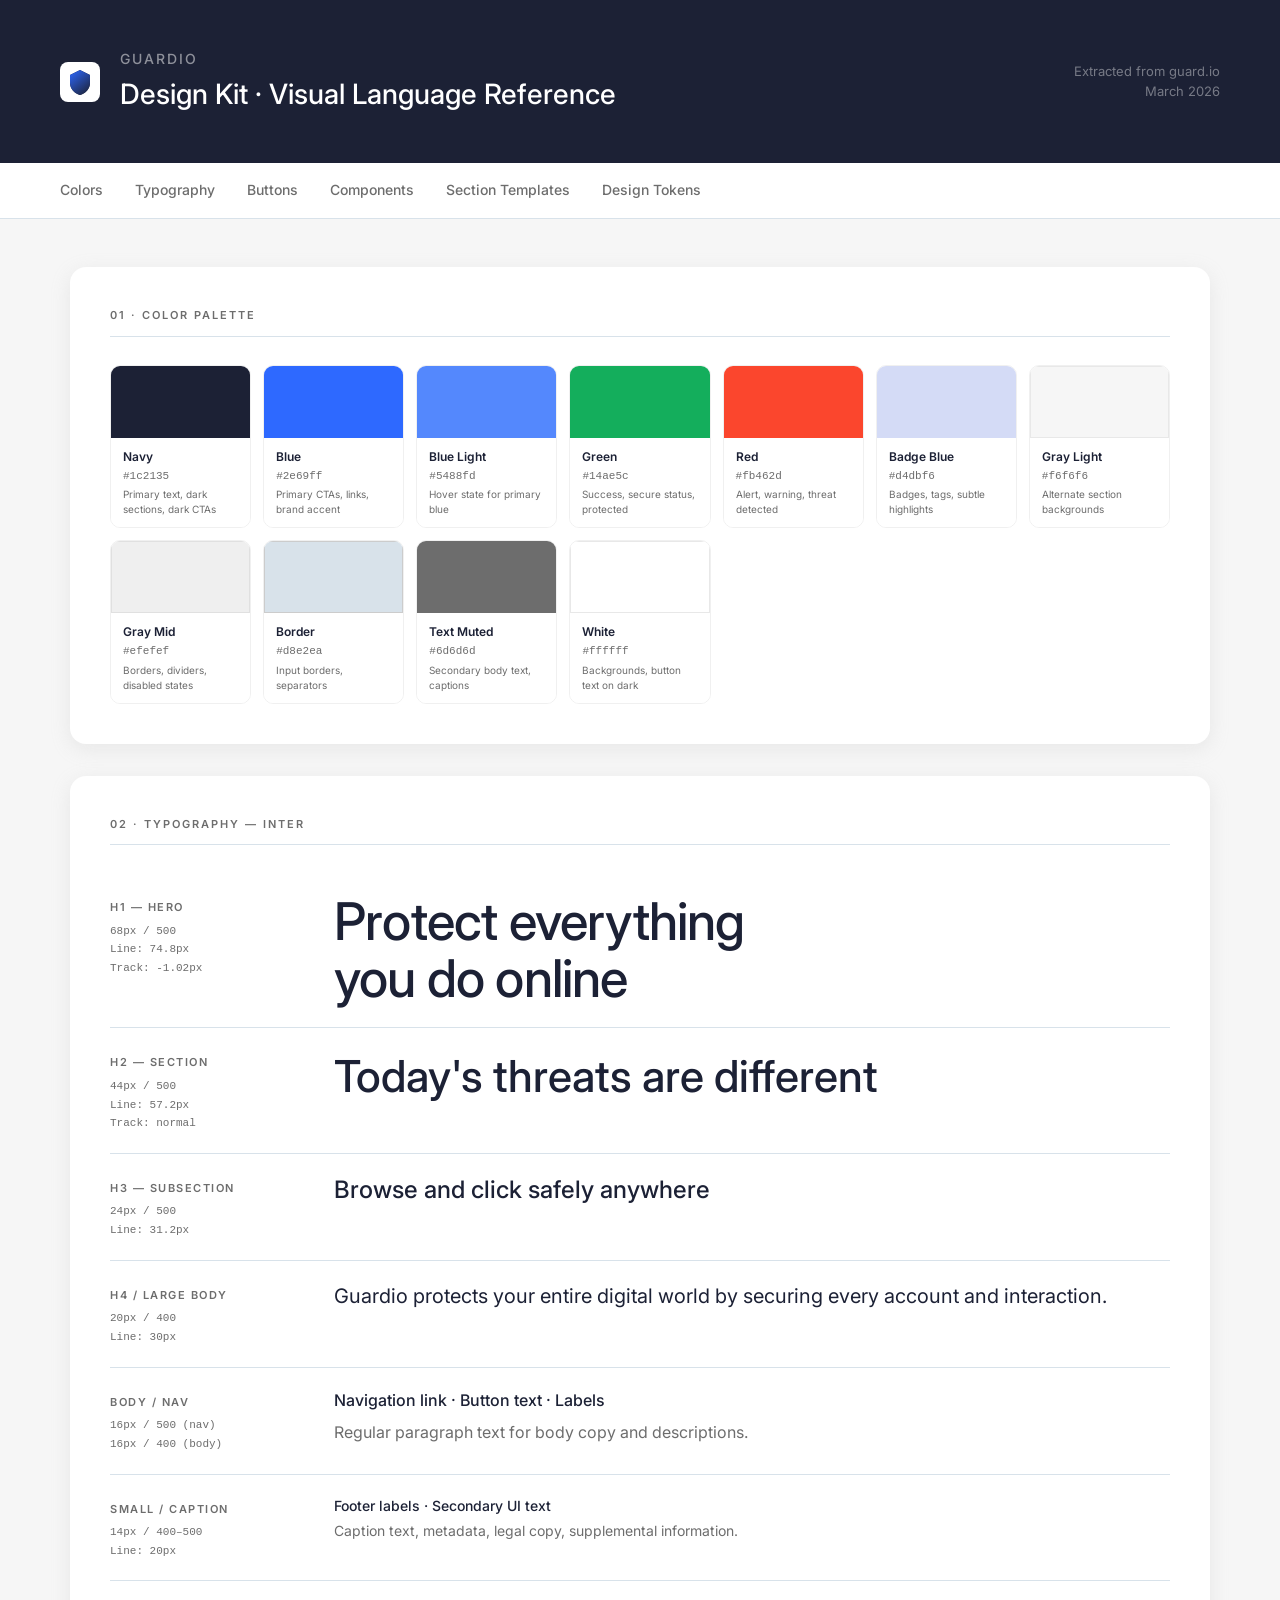
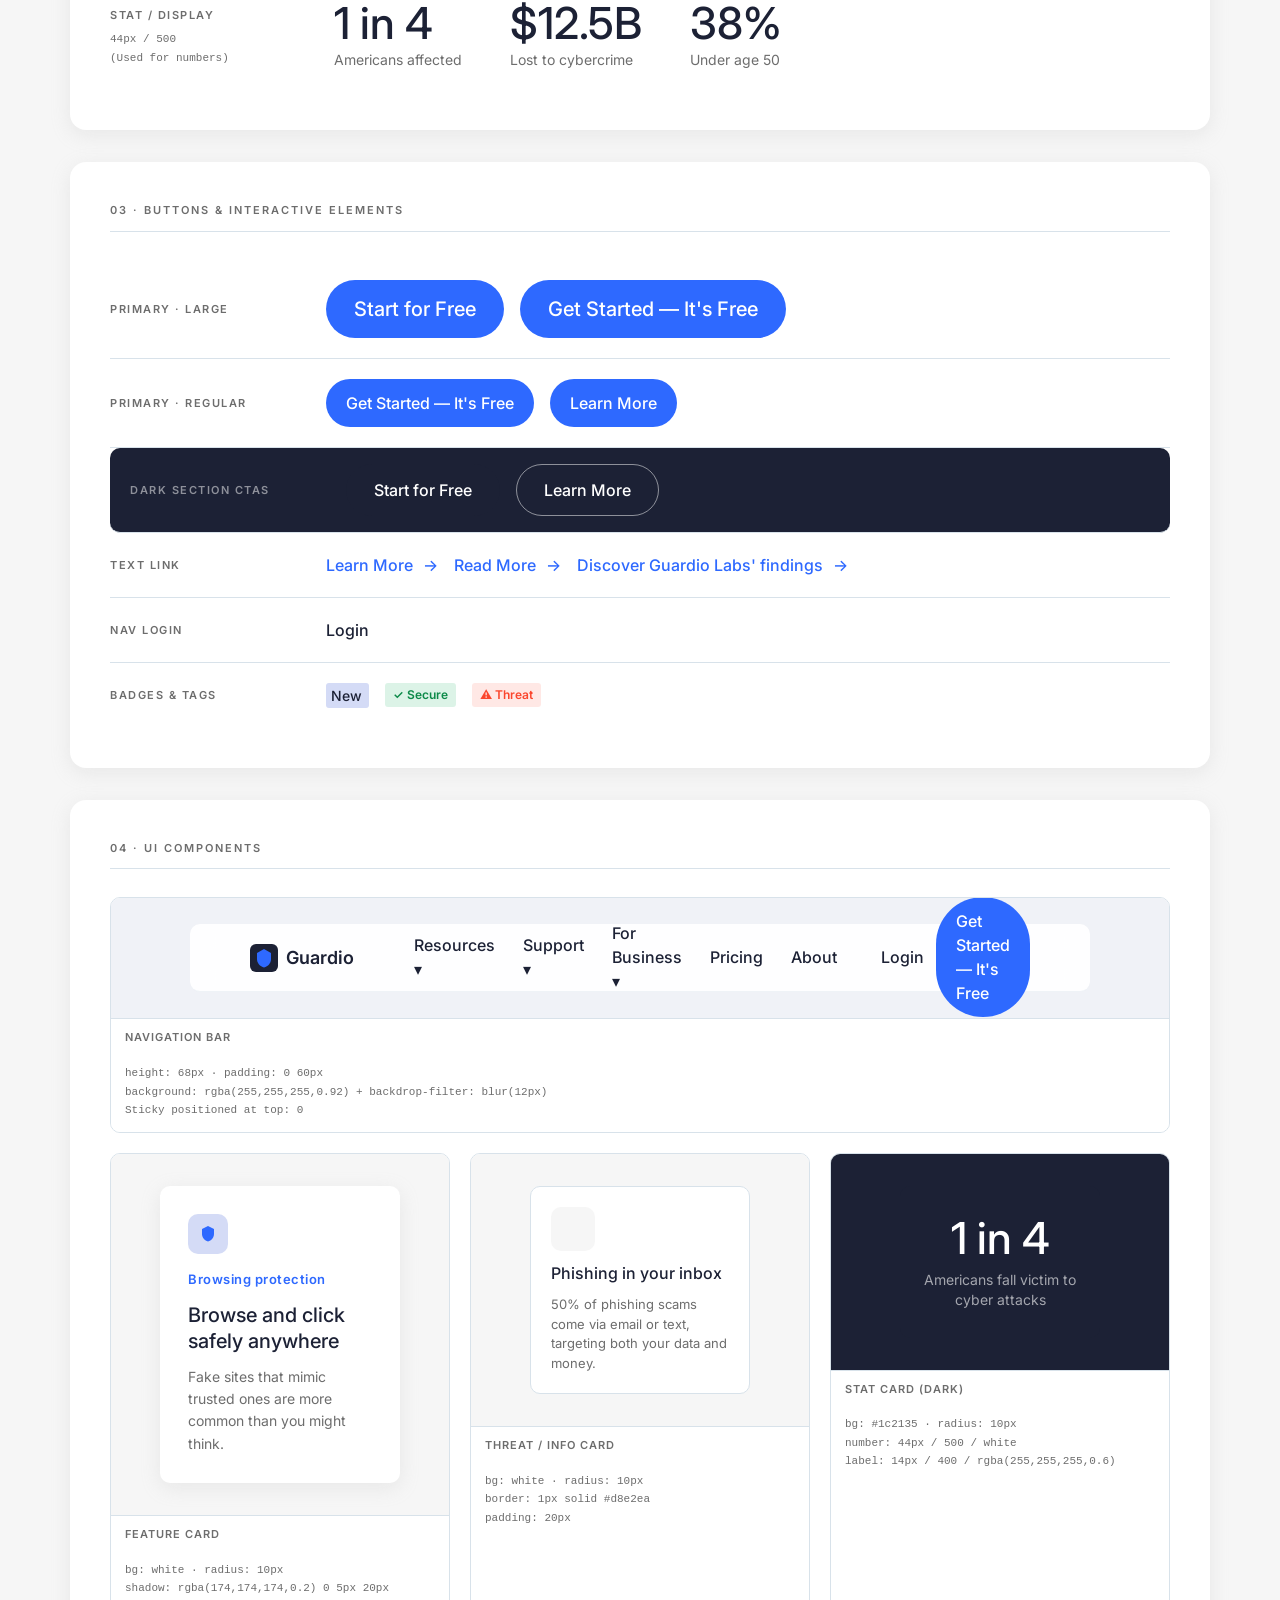
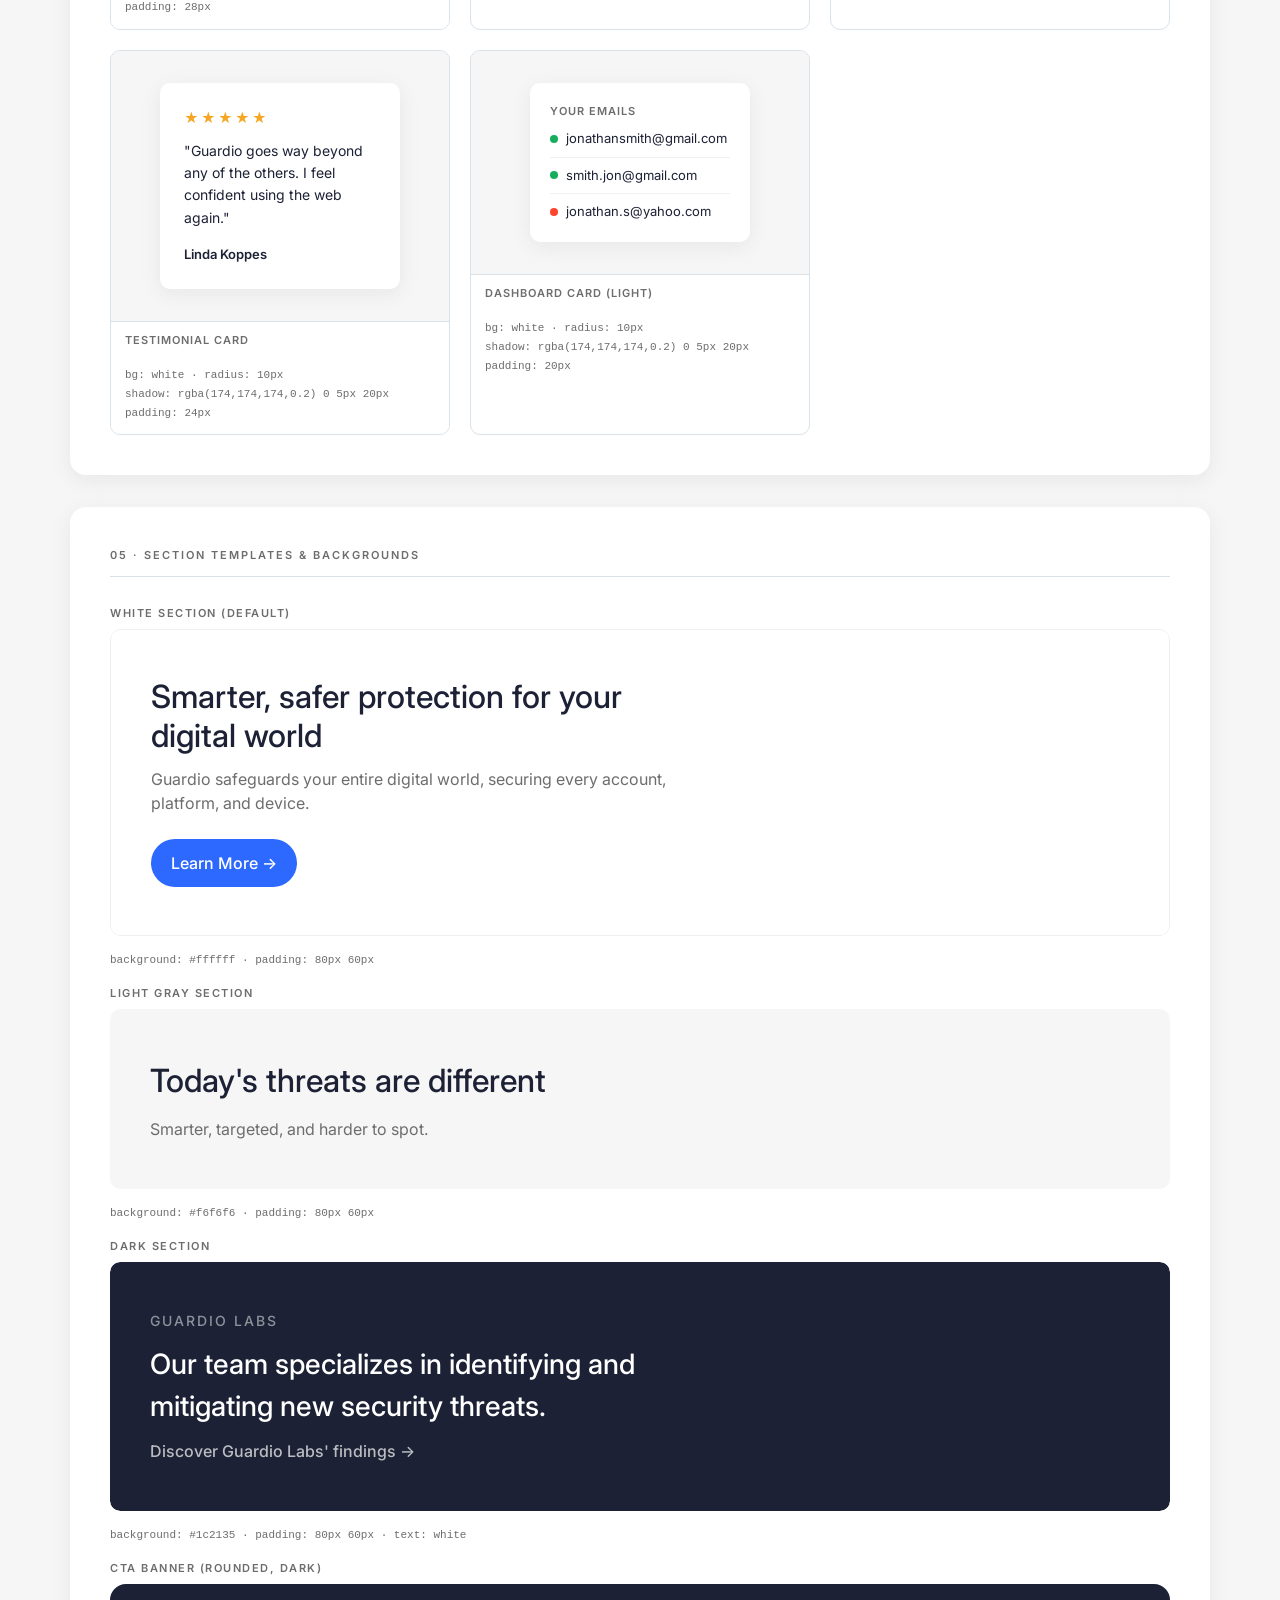
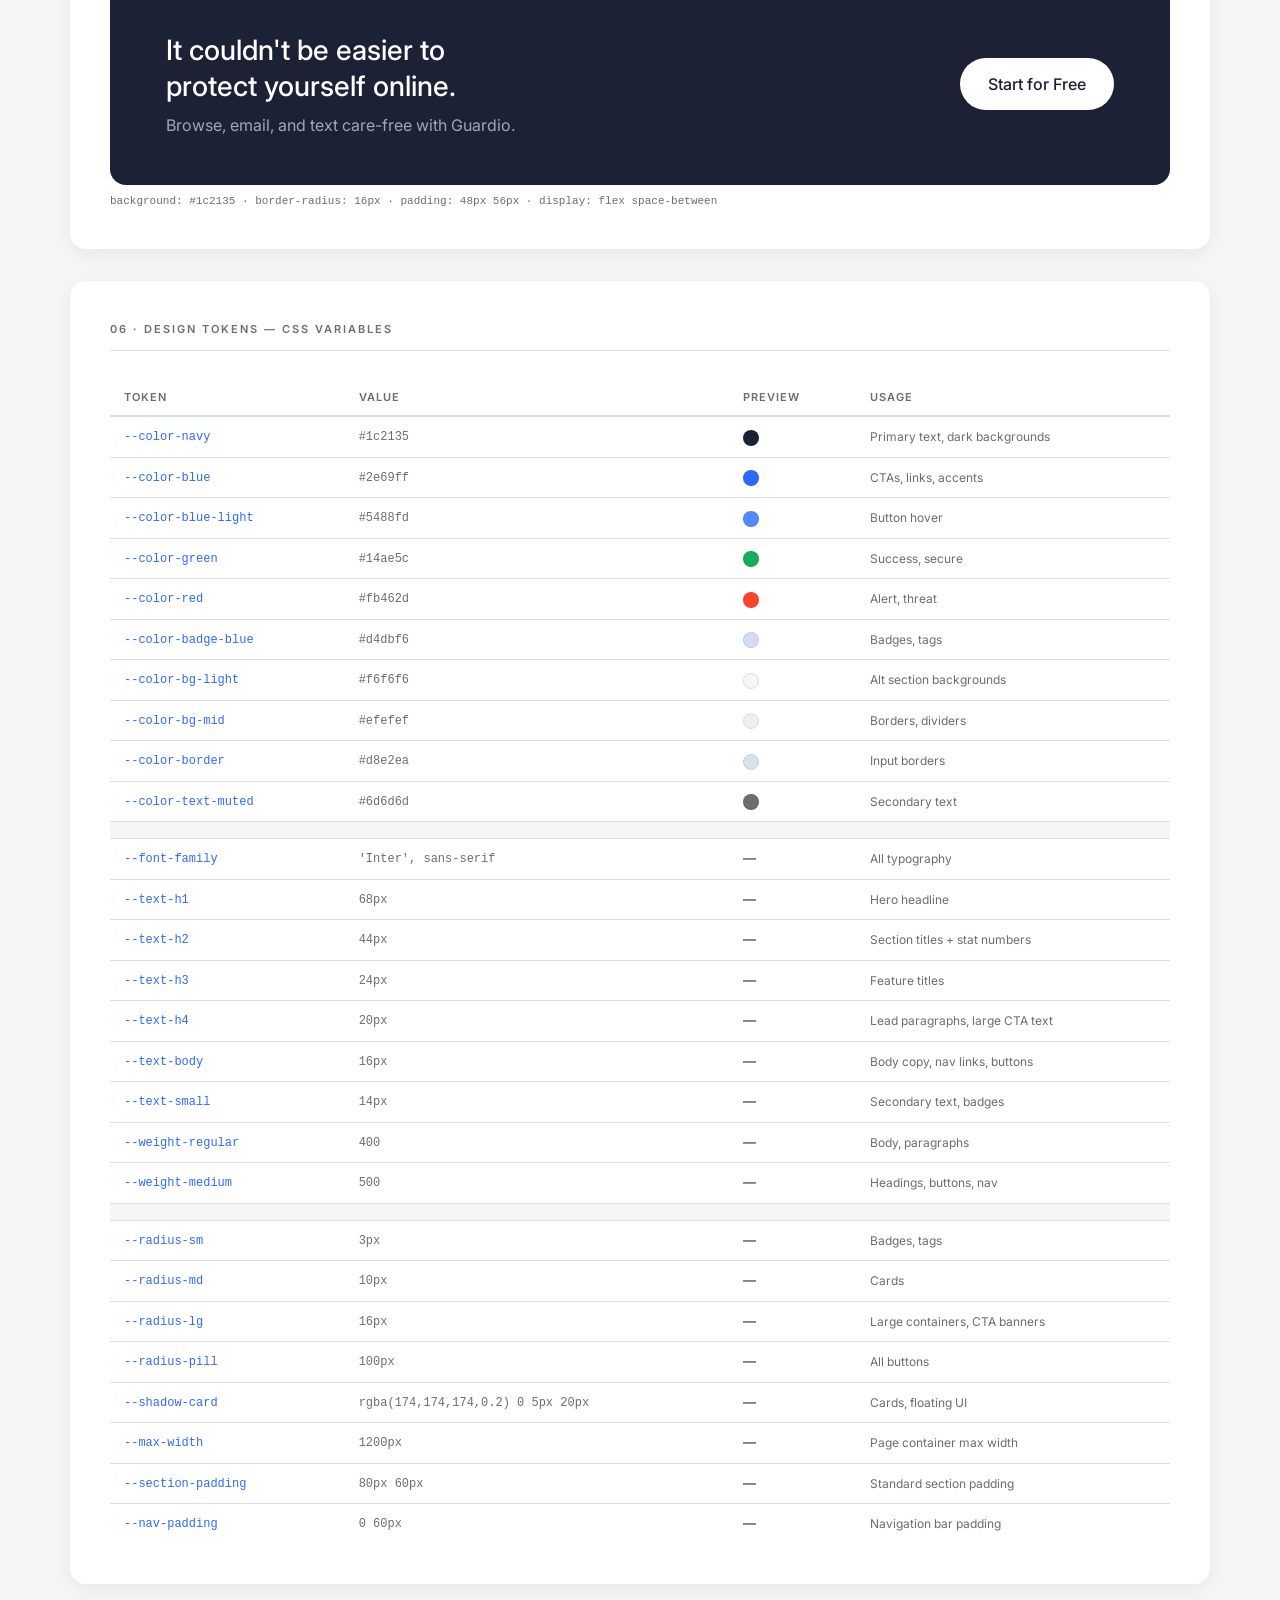
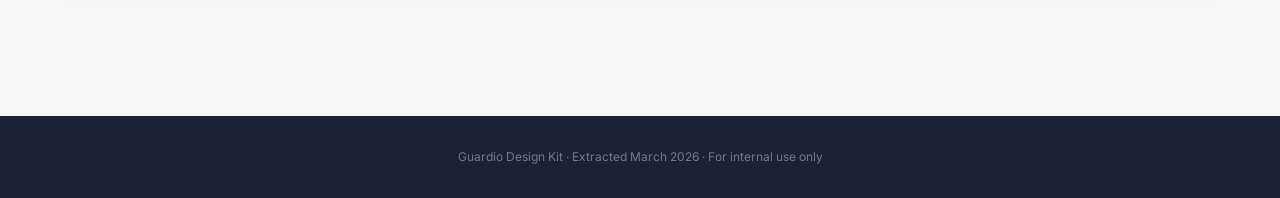
==== Guardio-Website-design-kit.html @ 39211f04 "Add files via upload" ====
<!DOCTYPE html>
<html lang="en">
<head>
  <meta charset="UTF-8" />
  <meta name="viewport" content="width=device-width, initial-scale=1.0" />
  <title>Guardio Design Kit</title>
  <link href="https://fonts.googleapis.com/css2?family=Inter:wght@400;500;600;700&display=swap" rel="stylesheet" />
  <style>
    /* ============================================================
       GUARDIO DESIGN KIT — Visual Language Reference
       Extracted from guard.io · March 2026
    ============================================================ */

    /* === DESIGN TOKENS === */
    :root {
      /* --- Color Palette --- */
      --color-navy:        #1c2135;   /* Primary dark — headers, text, dark sections */
      --color-blue:        #2e69ff;   /* Primary blue — CTAs, links, accents */
      --color-blue-light:  #5488fd;   /* Secondary blue — hover states */
      --color-green:       #14ae5c;   /* Success / secure status */
      --color-red:         #fb462d;   /* Alert / warning / threat */
      --color-badge-blue:  #d4dbf6;   /* Badge background, subtle highlights */
      --color-bg-light:    #f6f6f6;   /* Light section background */
      --color-bg-mid:      #efefef;   /* Borders, dividers, disabled */
      --color-border:      #d8e2ea;   /* Form borders, separators */
      --color-text-muted:  #6d6d6d;   /* Secondary body text */
      --color-white:       #ffffff;
      --color-black:       #000000;

      /* --- Typography --- */
      --font-family: 'Inter', sans-serif;

      /* Font sizes */
      --text-h1:     68px;
      --text-h2:     44px;
      --text-h3:     24px;
      --text-h4:     20px;
      --text-body:   16px;
      --text-small:  14px;
      --text-xs:     12px;

      /* Font weights */
      --weight-regular: 400;
      --weight-medium:  500;
      --weight-semibold: 600;

      /* Line heights */
      --leading-h1:   74.8px;
      --leading-h2:   57.2px;
      --leading-h3:   31.2px;
      --leading-body: 1.5;

      /* --- Spacing --- */
      --space-1:   4px;
      --space-2:   8px;
      --space-3:  12px;
      --space-4:  16px;
      --space-5:  20px;
      --space-6:  24px;
      --space-7:  28px;
      --space-8:  32px;
      --space-10: 40px;
      --space-12: 48px;
      --space-14: 56px;
      --space-16: 64px;
      --space-20: 80px;
      --space-24: 96px;

      /* --- Border Radius --- */
      --radius-sm:   3px;   /* Badges / tags */
      --radius-md:  10px;   /* Cards */
      --radius-lg:  16px;   /* Large cards */
      --radius-pill: 100px; /* Buttons */

      /* --- Shadows --- */
      --shadow-card: rgba(174, 174, 174, 0.2) 0px 5px 20px 0px;
      --shadow-nav:  0 2px 12px rgba(28, 33, 53, 0.06);

      /* --- Layout --- */
      --max-width: 1200px;
      --nav-padding: 0 60px;
      --section-padding: 80px 60px;
    }

    /* === KIT PAGE STYLES === */
    *, *::before, *::after { box-sizing: border-box; margin: 0; padding: 0; }

    body {
      font-family: var(--font-family);
      background: var(--color-bg-light);
      color: var(--color-navy);
      font-size: var(--text-small);
      line-height: var(--leading-body);
    }

    /* Kit layout */
    .kit-header {
      background: var(--color-navy);
      color: white;
      padding: 48px 60px;
      display: flex;
      align-items: center;
      gap: 20px;
    }
    .kit-header-logo {
      display: flex;
      align-items: center;
      gap: 10px;
    }
    .kit-header-logo svg { width: 40px; height: 40px; }
    .kit-header h1 {
      font-size: 14px;
      font-weight: 500;
      color: rgba(255,255,255,0.5);
      letter-spacing: 2px;
      text-transform: uppercase;
    }
    .kit-header p {
      font-size: 28px;
      font-weight: 500;
      color: white;
      margin-top: 4px;
    }
    .kit-header-meta {
      margin-left: auto;
      text-align: right;
      color: rgba(255,255,255,0.4);
      font-size: 13px;
    }

    .kit-nav {
      background: white;
      border-bottom: 1px solid var(--color-border);
      padding: 0 60px;
      display: flex;
      gap: 32px;
      position: sticky;
      top: 0;
      z-index: 100;
    }
    .kit-nav a {
      display: block;
      padding: 16px 0;
      font-size: 14px;
      font-weight: 500;
      color: var(--color-text-muted);
      text-decoration: none;
      border-bottom: 2px solid transparent;
      transition: color 0.2s, border-color 0.2s;
    }
    .kit-nav a:hover { color: var(--color-navy); border-color: var(--color-blue); }

    .kit-content { max-width: 1260px; margin: 0 auto; padding: 48px 60px 100px; }

    .kit-section {
      background: white;
      border-radius: var(--radius-lg);
      padding: 40px;
      margin-bottom: 32px;
      box-shadow: var(--shadow-card);
    }
    .kit-section-title {
      font-size: 11px;
      font-weight: 600;
      letter-spacing: 2px;
      text-transform: uppercase;
      color: var(--color-text-muted);
      margin-bottom: 28px;
      padding-bottom: 12px;
      border-bottom: 1px solid var(--color-border);
    }

    /* --- Color Swatches --- */
    .swatch-grid {
      display: grid;
      grid-template-columns: repeat(auto-fill, minmax(130px, 1fr));
      gap: 12px;
    }
    .swatch {
      border-radius: var(--radius-md);
      overflow: hidden;
      border: 1px solid rgba(0,0,0,0.06);
    }
    .swatch-color {
      height: 72px;
      width: 100%;
    }
    .swatch-info {
      padding: 10px 12px;
      background: white;
    }
    .swatch-name {
      font-size: 12px;
      font-weight: 600;
      color: var(--color-navy);
      margin-bottom: 2px;
    }
    .swatch-hex {
      font-size: 11px;
      color: var(--color-text-muted);
      font-family: 'Courier New', monospace;
    }
    .swatch-usage {
      font-size: 10px;
      color: var(--color-text-muted);
      margin-top: 3px;
    }

    /* --- Typography --- */
    .type-specimen {
      border-bottom: 1px solid var(--color-border);
      padding: 20px 0;
      display: grid;
      grid-template-columns: 200px 1fr;
      gap: 24px;
      align-items: start;
    }
    .type-specimen:last-child { border-bottom: none; }
    .type-meta { padding-top: 6px; }
    .type-label {
      font-size: 11px;
      font-weight: 600;
      text-transform: uppercase;
      letter-spacing: 1.5px;
      color: var(--color-text-muted);
    }
    .type-specs {
      font-size: 11px;
      color: var(--color-text-muted);
      margin-top: 6px;
      line-height: 1.7;
      font-family: 'Courier New', monospace;
    }

    /* --- Buttons --- */
    .btn-row {
      display: flex;
      flex-wrap: wrap;
      gap: 16px;
      align-items: center;
      padding: 20px 0;
      border-bottom: 1px solid var(--color-border);
    }
    .btn-row:last-child { border-bottom: none; }
    .btn-label {
      font-size: 11px;
      font-weight: 600;
      letter-spacing: 1.5px;
      text-transform: uppercase;
      color: var(--color-text-muted);
      width: 200px;
      flex-shrink: 0;
    }

    /* Guardio actual button styles */
    .btn-primary-lg {
      display: inline-block;
      background: var(--color-blue);
      color: white;
      font-family: var(--font-family);
      font-size: 20px;
      font-weight: 500;
      border-radius: 100px;
      padding: 14px 28px;
      text-decoration: none;
      border: none;
      cursor: pointer;
      transition: background 0.2s;
    }
    .btn-primary-lg:hover { background: var(--color-blue-light); }

    .btn-primary {
      display: inline-block;
      background: var(--color-blue);
      color: white;
      font-family: var(--font-family);
      font-size: 16px;
      font-weight: 500;
      border-radius: 100px;
      padding: 12px 20px;
      text-decoration: none;
      border: none;
      cursor: pointer;
      transition: background 0.2s;
    }
    .btn-primary:hover { background: var(--color-blue-light); }

    .btn-dark {
      display: inline-block;
      background: var(--color-navy);
      color: white;
      font-family: var(--font-family);
      font-size: 16px;
      font-weight: 500;
      border-radius: 100px;
      padding: 14px 28px;
      text-decoration: none;
      border: none;
      cursor: pointer;
      transition: opacity 0.2s;
    }
    .btn-dark:hover { opacity: 0.85; }

    .btn-ghost-dark {
      display: inline-block;
      background: transparent;
      color: white;
      font-family: var(--font-family);
      font-size: 16px;
      font-weight: 500;
      border-radius: 100px;
      padding: 13px 27px;
      text-decoration: none;
      border: 1px solid rgba(255,255,255,0.5);
      cursor: pointer;
      transition: border-color 0.2s;
    }
    .btn-ghost-dark:hover { border-color: white; }

    .btn-text-link {
      display: inline-flex;
      align-items: center;
      gap: 6px;
      background: transparent;
      color: var(--color-blue);
      font-family: var(--font-family);
      font-size: 16px;
      font-weight: 500;
      text-decoration: none;
      border: none;
      cursor: pointer;
      padding: 0;
    }
    .btn-text-link:hover { text-decoration: underline; }
    .btn-text-link-dark {
      display: inline-flex;
      align-items: center;
      gap: 6px;
      background: transparent;
      color: var(--color-navy);
      font-family: var(--font-family);
      font-size: 16px;
      font-weight: 500;
      text-decoration: none;
      border: none;
      cursor: pointer;
    }
    .btn-nav-login {
      background: transparent;
      color: var(--color-navy);
      font-family: var(--font-family);
      font-size: 16px;
      font-weight: 500;
      text-decoration: none;
      border: none;
      cursor: pointer;
      padding: 0;
    }

    /* --- Components --- */
    .component-grid {
      display: grid;
      grid-template-columns: repeat(auto-fill, minmax(300px, 1fr));
      gap: 20px;
    }
    .component-item {
      border: 1px solid var(--color-border);
      border-radius: var(--radius-md);
      overflow: hidden;
    }
    .component-preview {
      padding: 32px 24px;
      background: var(--color-bg-light);
      display: flex;
      align-items: center;
      justify-content: center;
      min-height: 120px;
    }
    .component-preview.dark { background: var(--color-navy); }
    .component-name {
      padding: 10px 14px;
      font-size: 11px;
      font-weight: 600;
      letter-spacing: 1px;
      text-transform: uppercase;
      color: var(--color-text-muted);
      background: white;
      border-top: 1px solid var(--color-border);
    }
    .component-spec {
      padding: 8px 14px 12px;
      font-size: 11px;
      color: var(--color-text-muted);
      background: white;
      font-family: 'Courier New', monospace;
      line-height: 1.7;
    }

    /* Actual Guardio card component */
    .guardio-card {
      background: white;
      border-radius: var(--radius-md);
      box-shadow: var(--shadow-card);
      padding: 20px;
    }

    /* Badge component */
    .guardio-badge {
      display: inline-block;
      background: var(--color-badge-blue);
      color: var(--color-navy);
      font-family: var(--font-family);
      font-size: 14px;
      font-weight: 500;
      border-radius: var(--radius-sm);
      padding: 2px 7px 2px 5px;
    }
    .guardio-badge-green {
      background: rgba(20, 174, 92, 0.15);
      color: #0d8a49;
      font-size: 12px;
      font-weight: 600;
      border-radius: var(--radius-sm);
      padding: 3px 8px;
      display: inline-block;
    }
    .guardio-badge-red {
      background: rgba(251, 70, 45, 0.12);
      color: var(--color-red);
      font-size: 12px;
      font-weight: 600;
      border-radius: var(--radius-sm);
      padding: 3px 8px;
      display: inline-block;
    }

    /* Nav component */
    .guardio-nav {
      background: rgba(255, 255, 255, 0.92);
      backdrop-filter: blur(12px);
      border-bottom: 1px solid rgba(216,226,234,0.4);
      padding: 0 60px;
      display: flex;
      align-items: center;
      height: 68px;
      gap: 32px;
      border-radius: var(--radius-md);
    }
    .guardio-nav-logo {
      display: flex;
      align-items: center;
      gap: 8px;
      font-size: 18px;
      font-weight: 600;
      color: var(--color-navy);
      text-decoration: none;
      margin-right: 16px;
    }
    .guardio-nav-logo svg { width: 28px; height: 28px; }
    .guardio-nav-links {
      display: flex;
      gap: 4px;
      flex: 1;
    }
    .guardio-nav-link {
      font-size: 16px;
      font-weight: 500;
      color: var(--color-navy);
      padding: 8px 12px;
      border-radius: 6px;
      text-decoration: none;
      cursor: pointer;
      display: flex;
      align-items: center;
      gap: 4px;
      transition: background 0.2s;
    }
    .guardio-nav-link:hover { background: var(--color-bg-light); }
    .guardio-nav-actions { display: flex; align-items: center; gap: 12px; margin-left: auto; }

    /* Stat card component */
    .guardio-stat-card {
      background: var(--color-navy);
      color: white;
      border-radius: var(--radius-md);
      padding: 28px 24px;
      text-align: center;
    }
    .guardio-stat-number {
      font-size: 44px;
      font-weight: 500;
      color: white;
      line-height: 1.1;
      margin-bottom: 8px;
    }
    .guardio-stat-label {
      font-size: 14px;
      font-weight: 400;
      color: rgba(255,255,255,0.6);
      line-height: 1.4;
    }

    /* Feature card component */
    .guardio-feature-card {
      background: white;
      border-radius: var(--radius-md);
      box-shadow: var(--shadow-card);
      padding: 28px;
      display: flex;
      flex-direction: column;
      gap: 12px;
    }
    .guardio-feature-icon {
      width: 40px;
      height: 40px;
      background: var(--color-badge-blue);
      border-radius: 10px;
      display: flex;
      align-items: center;
      justify-content: center;
      margin-bottom: 4px;
    }
    .guardio-feature-label {
      font-size: 13px;
      font-weight: 600;
      color: var(--color-blue);
      letter-spacing: 0.5px;
    }
    .guardio-feature-title {
      font-size: 20px;
      font-weight: 500;
      color: var(--color-navy);
      line-height: 1.3;
    }
    .guardio-feature-desc {
      font-size: 14px;
      color: var(--color-text-muted);
      line-height: 1.6;
    }

    /* Testimonial card */
    .guardio-testimonial {
      background: white;
      border-radius: var(--radius-md);
      box-shadow: var(--shadow-card);
      padding: 24px;
    }
    .guardio-testimonial-stars {
      color: #f5a623;
      font-size: 14px;
      margin-bottom: 12px;
      letter-spacing: 2px;
    }
    .guardio-testimonial-text {
      font-size: 14px;
      color: var(--color-navy);
      line-height: 1.6;
      margin-bottom: 16px;
    }
    .guardio-testimonial-author {
      font-size: 13px;
      font-weight: 600;
      color: var(--color-navy);
    }

    /* Threat card (dark) */
    .guardio-threat-card {
      background: white;
      border-radius: var(--radius-md);
      padding: 20px;
      border: 1px solid var(--color-border);
      display: flex;
      flex-direction: column;
      gap: 10px;
    }
    .guardio-threat-icon {
      width: 44px;
      height: 44px;
      background: var(--color-bg-light);
      border-radius: 10px;
    }
    .guardio-threat-title {
      font-size: 16px;
      font-weight: 500;
      color: var(--color-navy);
    }
    .guardio-threat-desc {
      font-size: 13px;
      color: var(--color-text-muted);
      line-height: 1.5;
    }

    /* Section layouts */
    .section-demo {
      border-radius: var(--radius-md);
      overflow: hidden;
      margin-bottom: 16px;
    }
    .section-white { background: white; padding: 48px 40px; }
    .section-light { background: var(--color-bg-light); padding: 48px 40px; }
    .section-dark { background: var(--color-navy); padding: 48px 40px; color: white; }
    .section-cta-banner {
      background: var(--color-navy);
      border-radius: var(--radius-lg);
      padding: 48px 56px;
      display: flex;
      align-items: center;
      justify-content: space-between;
      gap: 40px;
    }

    /* Token table */
    .token-table { width: 100%; border-collapse: collapse; font-size: 13px; }
    .token-table th {
      text-align: left;
      padding: 10px 14px;
      font-size: 11px;
      font-weight: 600;
      letter-spacing: 1px;
      text-transform: uppercase;
      color: var(--color-text-muted);
      border-bottom: 2px solid var(--color-border);
    }
    .token-table td {
      padding: 10px 14px;
      border-bottom: 1px solid var(--color-border);
      vertical-align: middle;
    }
    .token-table tr:last-child td { border-bottom: none; }
    .token-table .token-name {
      font-family: 'Courier New', monospace;
      font-size: 12px;
      color: var(--color-blue);
    }
    .token-table .token-value {
      font-family: 'Courier New', monospace;
      font-size: 12px;
      color: var(--color-text-muted);
    }
    .token-dot {
      display: inline-block;
      width: 16px;
      height: 16px;
      border-radius: 50%;
      vertical-align: middle;
      margin-right: 8px;
      border: 1px solid rgba(0,0,0,0.08);
    }

    /* Icon for chevron arrows */
    .arrow { display: inline-block; margin-left: 4px; }

    /* ============================================================
       Responsive
    ============================================================ */
    @media (max-width: 900px) {
      .kit-content { padding: 32px 24px; }
      .kit-header { padding: 36px 24px; flex-wrap: wrap; }
      .kit-nav { padding: 0 24px; gap: 20px; }
      .type-specimen { grid-template-columns: 1fr; }
      .section-cta-banner { flex-direction: column; text-align: center; }
    }
  </style>
</head>
<body>

<!-- ================================================================
     HEADER
================================================================ -->
<header class="kit-header">
  <div class="kit-header-logo">
    <svg viewBox="0 0 40 40" fill="none" xmlns="http://www.w3.org/2000/svg">
      <rect width="40" height="40" rx="8" fill="white"/>
      <path d="M20 8L10 13v8c0 5.5 4.3 10.7 10 12 5.7-1.3 10-6.5 10-12v-8L20 8z" fill="#1c2135"/>
      <path d="M20 8L10 13v8c0 5.5 4.3 10.7 10 12 5.7-1.3 10-6.5 10-12v-8L20 8z" fill="url(#logo-grad)"/>
      <defs>
        <linearGradient id="logo-grad" x1="10" y1="8" x2="30" y2="32" gradientUnits="userSpaceOnUse">
          <stop stop-color="#2e69ff"/>
          <stop offset="1" stop-color="#1c2135"/>
        </linearGradient>
      </defs>
    </svg>
  </div>
  <div>
    <h1>Guardio</h1>
    <p>Design Kit · Visual Language Reference</p>
  </div>
  <div class="kit-header-meta">
    Extracted from guard.io<br>March 2026
  </div>
</header>

<!-- ================================================================
     STICKY NAV
================================================================ -->
<nav class="kit-nav">
  <a href="#colors">Colors</a>
  <a href="#typography">Typography</a>
  <a href="#buttons">Buttons</a>
  <a href="#components">Components</a>
  <a href="#sections">Section Templates</a>
  <a href="#tokens">Design Tokens</a>
</nav>

<!-- ================================================================
     CONTENT
================================================================ -->
<main class="kit-content">

  <!-- ============================================================
       1. COLOR PALETTE
  ============================================================ -->
  <section class="kit-section" id="colors">
    <div class="kit-section-title">01 · Color Palette</div>

    <div class="swatch-grid">

      <div class="swatch">
        <div class="swatch-color" style="background:#1c2135;"></div>
        <div class="swatch-info">
          <div class="swatch-name">Navy</div>
          <div class="swatch-hex">#1c2135</div>
          <div class="swatch-usage">Primary text, dark sections, dark CTAs</div>
        </div>
      </div>

      <div class="swatch">
        <div class="swatch-color" style="background:#2e69ff;"></div>
        <div class="swatch-info">
          <div class="swatch-name">Blue</div>
          <div class="swatch-hex">#2e69ff</div>
          <div class="swatch-usage">Primary CTAs, links, brand accent</div>
        </div>
      </div>

      <div class="swatch">
        <div class="swatch-color" style="background:#5488fd;"></div>
        <div class="swatch-info">
          <div class="swatch-name">Blue Light</div>
          <div class="swatch-hex">#5488fd</div>
          <div class="swatch-usage">Hover state for primary blue</div>
        </div>
      </div>

      <div class="swatch">
        <div class="swatch-color" style="background:#14ae5c;"></div>
        <div class="swatch-info">
          <div class="swatch-name">Green</div>
          <div class="swatch-hex">#14ae5c</div>
          <div class="swatch-usage">Success, secure status, protected</div>
        </div>
      </div>

      <div class="swatch">
        <div class="swatch-color" style="background:#fb462d;"></div>
        <div class="swatch-info">
          <div class="swatch-name">Red</div>
          <div class="swatch-hex">#fb462d</div>
          <div class="swatch-usage">Alert, warning, threat detected</div>
        </div>
      </div>

      <div class="swatch">
        <div class="swatch-color" style="background:#d4dbf6;"></div>
        <div class="swatch-info">
          <div class="swatch-name">Badge Blue</div>
          <div class="swatch-hex">#d4dbf6</div>
          <div class="swatch-usage">Badges, tags, subtle highlights</div>
        </div>
      </div>

      <div class="swatch">
        <div class="swatch-color" style="background:#f6f6f6; border:1px solid #e8e8e8;"></div>
        <div class="swatch-info">
          <div class="swatch-name">Gray Light</div>
          <div class="swatch-hex">#f6f6f6</div>
          <div class="swatch-usage">Alternate section backgrounds</div>
        </div>
      </div>

      <div class="swatch">
        <div class="swatch-color" style="background:#efefef; border:1px solid #e0e0e0;"></div>
        <div class="swatch-info">
          <div class="swatch-name">Gray Mid</div>
          <div class="swatch-hex">#efefef</div>
          <div class="swatch-usage">Borders, dividers, disabled states</div>
        </div>
      </div>

      <div class="swatch">
        <div class="swatch-color" style="background:#d8e2ea; border:1px solid #ccc;"></div>
        <div class="swatch-info">
          <div class="swatch-name">Border</div>
          <div class="swatch-hex">#d8e2ea</div>
          <div class="swatch-usage">Input borders, separators</div>
        </div>
      </div>

      <div class="swatch">
        <div class="swatch-color" style="background:#6d6d6d;"></div>
        <div class="swatch-info">
          <div class="swatch-name">Text Muted</div>
          <div class="swatch-hex">#6d6d6d</div>
          <div class="swatch-usage">Secondary body text, captions</div>
        </div>
      </div>

      <div class="swatch">
        <div class="swatch-color" style="background:#ffffff; border:1px solid #e8e8e8;"></div>
        <div class="swatch-info">
          <div class="swatch-name">White</div>
          <div class="swatch-hex">#ffffff</div>
          <div class="swatch-usage">Backgrounds, button text on dark</div>
        </div>
      </div>

    </div>
  </section>

  <!-- ============================================================
       2. TYPOGRAPHY
  ============================================================ -->
  <section class="kit-section" id="typography">
    <div class="kit-section-title">02 · Typography — Inter</div>

    <div class="type-specimen">
      <div class="type-meta">
        <div class="type-label">H1 — Hero</div>
        <div class="type-specs">68px / 500<br>Line: 74.8px<br>Track: -1.02px</div>
      </div>
      <div>
        <div style="font-size:52px; font-weight:500; color:#1c2135; letter-spacing:-0.8px; line-height:1.1;">Protect everything<br>you do online</div>
      </div>
    </div>

    <div class="type-specimen">
      <div class="type-meta">
        <div class="type-label">H2 — Section</div>
        <div class="type-specs">44px / 500<br>Line: 57.2px<br>Track: normal</div>
      </div>
      <div>
        <div style="font-size:44px; font-weight:500; color:#1c2135; line-height:57.2px;">Today's threats are different</div>
      </div>
    </div>

    <div class="type-specimen">
      <div class="type-meta">
        <div class="type-label">H3 — Subsection</div>
        <div class="type-specs">24px / 500<br>Line: 31.2px</div>
      </div>
      <div>
        <div style="font-size:24px; font-weight:500; color:#1c2135; line-height:31.2px;">Browse and click safely anywhere</div>
      </div>
    </div>

    <div class="type-specimen">
      <div class="type-meta">
        <div class="type-label">H4 / Large Body</div>
        <div class="type-specs">20px / 400<br>Line: 30px</div>
      </div>
      <div>
        <div style="font-size:20px; font-weight:400; color:#1c2135; line-height:30px;">Guardio protects your entire digital world by securing every account and interaction.</div>
      </div>
    </div>

    <div class="type-specimen">
      <div class="type-meta">
        <div class="type-label">Body / Nav</div>
        <div class="type-specs">16px / 500 (nav)<br>16px / 400 (body)</div>
      </div>
      <div>
        <div style="font-size:16px; font-weight:500; color:#1c2135; margin-bottom:8px;">Navigation link  ·  Button text  ·  Labels</div>
        <div style="font-size:16px; font-weight:400; color:#6d6d6d;">Regular paragraph text for body copy and descriptions.</div>
      </div>
    </div>

    <div class="type-specimen">
      <div class="type-meta">
        <div class="type-label">Small / Caption</div>
        <div class="type-specs">14px / 400–500<br>Line: 20px</div>
      </div>
      <div>
        <div style="font-size:14px; font-weight:500; color:#1c2135; margin-bottom:4px;">Footer labels  ·  Secondary UI text</div>
        <div style="font-size:14px; font-weight:400; color:#6d6d6d;">Caption text, metadata, legal copy, supplemental information.</div>
      </div>
    </div>

    <div class="type-specimen">
      <div class="type-meta">
        <div class="type-label">Stat / Display</div>
        <div class="type-specs">44px / 500<br>(Used for numbers)</div>
      </div>
      <div style="display:flex; gap:48px; align-items:baseline;">
        <div>
          <div style="font-size:44px; font-weight:500; color:#1c2135; line-height:1;">1 in 4</div>
          <div style="font-size:14px; color:#6d6d6d; margin-top:4px;">Americans affected</div>
        </div>
        <div>
          <div style="font-size:44px; font-weight:500; color:#1c2135; line-height:1;">$12.5B</div>
          <div style="font-size:14px; color:#6d6d6d; margin-top:4px;">Lost to cybercrime</div>
        </div>
        <div>
          <div style="font-size:44px; font-weight:500; color:#1c2135; line-height:1;">38%</div>
          <div style="font-size:14px; color:#6d6d6d; margin-top:4px;">Under age 50</div>
        </div>
      </div>
    </div>

  </section>

  <!-- ============================================================
       3. BUTTONS
  ============================================================ -->
  <section class="kit-section" id="buttons">
    <div class="kit-section-title">03 · Buttons &amp; Interactive Elements</div>

    <div class="btn-row">
      <div class="btn-label">Primary · Large</div>
      <a class="btn-primary-lg" href="#">Start for Free</a>
      <a class="btn-primary-lg" href="#">Get Started — It's Free</a>
    </div>

    <div class="btn-row">
      <div class="btn-label">Primary · Regular</div>
      <a class="btn-primary" href="#">Get Started — It's Free</a>
      <a class="btn-primary" href="#">Learn More</a>
    </div>

    <div class="btn-row" style="background:var(--color-navy); padding:16px 20px; border-radius:10px; margin:0 -0px;">
      <div class="btn-label" style="color:rgba(255,255,255,0.5);">Dark section CTAs</div>
      <a class="btn-dark" href="#">Start for Free</a>
      <a class="btn-ghost-dark" href="#">Learn More</a>
    </div>

    <div class="btn-row">
      <div class="btn-label">Text Link</div>
      <a class="btn-text-link" href="#">Learn More <span class="arrow">→</span></a>
      <a class="btn-text-link" href="#">Read More <span class="arrow">→</span></a>
      <a class="btn-text-link" href="#">Discover Guardio Labs' findings <span class="arrow">→</span></a>
    </div>

    <div class="btn-row">
      <div class="btn-label">Nav Login</div>
      <a class="btn-nav-login" href="#">Login</a>
    </div>

    <div class="btn-row">
      <div class="btn-label">Badges &amp; Tags</div>
      <span class="guardio-badge">New</span>
      <span class="guardio-badge-green">✓ Secure</span>
      <span class="guardio-badge-red">⚠ Threat</span>
    </div>

  </section>

  <!-- ============================================================
       4. COMPONENTS
  ============================================================ -->
  <section class="kit-section" id="components">
    <div class="kit-section-title">04 · UI Components</div>

    <div class="component-grid">

      <!-- Navigation Bar -->
      <div class="component-item" style="grid-column: 1 / -1;">
        <div class="component-preview" style="background:#f0f2f7; padding:20px 0; overflow-x:auto;">
          <div class="guardio-nav" style="width:100%; max-width:900px;">
            <a class="guardio-nav-logo" href="#">
              <svg viewBox="0 0 28 28" fill="none" xmlns="http://www.w3.org/2000/svg">
                <rect width="28" height="28" rx="6" fill="#1c2135"/>
                <path d="M14 5L7 9v6c0 4 3 7.5 7 8.5 4-1 7-4.5 7-8.5V9L14 5z" fill="#2e69ff"/>
              </svg>
              Guardio
            </a>
            <nav class="guardio-nav-links">
              <a class="guardio-nav-link" href="#">Resources ▾</a>
              <a class="guardio-nav-link" href="#">Support ▾</a>
              <a class="guardio-nav-link" href="#">For Business ▾</a>
              <a class="guardio-nav-link" href="#">Pricing</a>
              <a class="guardio-nav-link" href="#">About</a>
            </nav>
            <div class="guardio-nav-actions">
              <a class="btn-nav-login" href="#">Login</a>
              <a class="btn-primary" href="#">Get Started — It's Free</a>
            </div>
          </div>
        </div>
        <div class="component-name">Navigation Bar</div>
        <div class="component-spec">
          height: 68px · padding: 0 60px<br>
          background: rgba(255,255,255,0.92) + backdrop-filter: blur(12px)<br>
          Sticky positioned at top: 0
        </div>
      </div>

      <!-- Feature Card -->
      <div class="component-item">
        <div class="component-preview">
          <div class="guardio-feature-card" style="width:240px;">
            <div class="guardio-feature-icon">
              <svg width="20" height="20" viewBox="0 0 20 20" fill="none">
                <path d="M10 2L4 5v5c0 3.5 2.7 6.8 6 7.5 3.3-.7 6-4 6-7.5V5L10 2z" fill="#2e69ff"/>
              </svg>
            </div>
            <div class="guardio-feature-label">Browsing protection</div>
            <div class="guardio-feature-title">Browse and click safely anywhere</div>
            <div class="guardio-feature-desc">Fake sites that mimic trusted ones are more common than you might think.</div>
          </div>
        </div>
        <div class="component-name">Feature Card</div>
        <div class="component-spec">
          bg: white · radius: 10px<br>
          shadow: rgba(174,174,174,0.2) 0 5px 20px<br>
          padding: 28px
        </div>
      </div>

      <!-- Threat Card -->
      <div class="component-item">
        <div class="component-preview">
          <div class="guardio-threat-card" style="width:220px;">
            <div class="guardio-threat-icon"></div>
            <div class="guardio-threat-title">Phishing in your inbox</div>
            <div class="guardio-threat-desc">50% of phishing scams come via email or text, targeting both your data and money.</div>
          </div>
        </div>
        <div class="component-name">Threat / Info Card</div>
        <div class="component-spec">
          bg: white · radius: 10px<br>
          border: 1px solid #d8e2ea<br>
          padding: 20px
        </div>
      </div>

      <!-- Stat Card -->
      <div class="component-item">
        <div class="component-preview dark">
          <div class="guardio-stat-card" style="width:200px;">
            <div class="guardio-stat-number">1 in 4</div>
            <div class="guardio-stat-label">Americans fall victim to cyber attacks</div>
          </div>
        </div>
        <div class="component-name">Stat Card (Dark)</div>
        <div class="component-spec">
          bg: #1c2135 · radius: 10px<br>
          number: 44px / 500 / white<br>
          label: 14px / 400 / rgba(255,255,255,0.6)
        </div>
      </div>

      <!-- Testimonial Card -->
      <div class="component-item">
        <div class="component-preview">
          <div class="guardio-testimonial" style="width:240px;">
            <div class="guardio-testimonial-stars">★★★★★</div>
            <div class="guardio-testimonial-text">"Guardio goes way beyond any of the others. I feel confident using the web again."</div>
            <div class="guardio-testimonial-author">Linda Koppes</div>
          </div>
        </div>
        <div class="component-name">Testimonial Card</div>
        <div class="component-spec">
          bg: white · radius: 10px<br>
          shadow: rgba(174,174,174,0.2) 0 5px 20px<br>
          padding: 24px
        </div>
      </div>

      <!-- Hero mini Card -->
      <div class="component-item">
        <div class="component-preview">
          <div class="guardio-card" style="width:220px;">
            <div style="font-size:11px;font-weight:600;color:#6d6d6d;margin-bottom:10px;text-transform:uppercase;letter-spacing:1px;">Your Emails</div>
            <div style="display:flex;flex-direction:column;gap:8px;">
              <div style="display:flex;align-items:center;gap:8px;font-size:13px;color:#1c2135;padding-bottom:8px;border-bottom:1px solid #f0f0f0;">
                <span style="width:8px;height:8px;border-radius:50%;background:#14ae5c;flex-shrink:0;"></span>
                jonathansmith@gmail.com
              </div>
              <div style="display:flex;align-items:center;gap:8px;font-size:13px;color:#1c2135;padding-bottom:8px;border-bottom:1px solid #f0f0f0;">
                <span style="width:8px;height:8px;border-radius:50%;background:#14ae5c;flex-shrink:0;"></span>
                smith.jon@gmail.com
              </div>
              <div style="display:flex;align-items:center;gap:8px;font-size:13px;color:#1c2135;">
                <span style="width:8px;height:8px;border-radius:50%;background:#fb462d;flex-shrink:0;"></span>
                jonathan.s@yahoo.com
              </div>
            </div>
          </div>
        </div>
        <div class="component-name">Dashboard Card (Light)</div>
        <div class="component-spec">
          bg: white · radius: 10px<br>
          shadow: rgba(174,174,174,0.2) 0 5px 20px<br>
          padding: 20px
        </div>
      </div>

    </div>
  </section>

  <!-- ============================================================
       5. SECTION TEMPLATES
  ============================================================ -->
  <section class="kit-section" id="sections">
    <div class="kit-section-title">05 · Section Templates &amp; Backgrounds</div>

    <!-- White Section -->
    <div style="margin-bottom:16px;">
      <div style="font-size:11px;font-weight:600;letter-spacing:1.5px;text-transform:uppercase;color:#6d6d6d;margin-bottom:8px;">White Section (default)</div>
      <div class="section-demo">
        <div class="section-white" style="border-radius:10px;border:1px solid #efefef;">
          <div style="max-width:560px;">
            <div style="font-size:32px;font-weight:500;color:#1c2135;line-height:1.2;margin-bottom:12px;">Smarter, safer protection for your digital world</div>
            <div style="font-size:16px;color:#6d6d6d;margin-bottom:24px;">Guardio safeguards your entire digital world, securing every account, platform, and device.</div>
            <a class="btn-primary" href="#">Learn More →</a>
          </div>
        </div>
      </div>
      <div style="font-size:11px;font-family:monospace;color:#6d6d6d;">background: #ffffff · padding: 80px 60px</div>
    </div>

    <!-- Light Gray Section -->
    <div style="margin-bottom:16px;">
      <div style="font-size:11px;font-weight:600;letter-spacing:1.5px;text-transform:uppercase;color:#6d6d6d;margin-bottom:8px;">Light Gray Section</div>
      <div class="section-demo">
        <div class="section-light" style="border-radius:10px;">
          <div style="max-width:560px;">
            <div style="font-size:32px;font-weight:500;color:#1c2135;margin-bottom:12px;">Today's threats are different</div>
            <div style="font-size:16px;color:#6d6d6d;">Smarter, targeted, and harder to spot.</div>
          </div>
        </div>
      </div>
      <div style="font-size:11px;font-family:monospace;color:#6d6d6d;">background: #f6f6f6 · padding: 80px 60px</div>
    </div>

    <!-- Dark Section -->
    <div style="margin-bottom:16px;">
      <div style="font-size:11px;font-weight:600;letter-spacing:1.5px;text-transform:uppercase;color:#6d6d6d;margin-bottom:8px;">Dark Section</div>
      <div class="section-demo">
        <div class="section-dark" style="border-radius:10px;">
          <div style="max-width:560px;">
            <div style="font-size:14px;font-weight:500;color:rgba(255,255,255,0.5);letter-spacing:2px;text-transform:uppercase;margin-bottom:12px;">Guardio Labs</div>
            <div style="font-size:28px;font-weight:500;color:white;margin-bottom:12px;">Our team specializes in identifying and mitigating new security threats.</div>
            <a class="btn-text-link" href="#" style="color:rgba(255,255,255,0.7);">Discover Guardio Labs' findings →</a>
          </div>
        </div>
      </div>
      <div style="font-size:11px;font-family:monospace;color:#6d6d6d;">background: #1c2135 · padding: 80px 60px · text: white</div>
    </div>

    <!-- CTA Banner -->
    <div>
      <div style="font-size:11px;font-weight:600;letter-spacing:1.5px;text-transform:uppercase;color:#6d6d6d;margin-bottom:8px;">CTA Banner (rounded, dark)</div>
      <div class="section-cta-banner">
        <div>
          <div style="font-size:28px;font-weight:500;color:white;line-height:1.3;margin-bottom:8px;">It couldn't be easier to<br>protect yourself online.</div>
          <div style="font-size:16px;color:rgba(255,255,255,0.6);">Browse, email, and text care-free with Guardio.</div>
        </div>
        <a class="btn-dark" href="#" style="background:white;color:#1c2135;white-space:nowrap;">Start for Free</a>
      </div>
      <div style="font-size:11px;font-family:monospace;color:#6d6d6d;margin-top:8px;">background: #1c2135 · border-radius: 16px · padding: 48px 56px · display: flex space-between</div>
    </div>

  </section>

  <!-- ============================================================
       6. DESIGN TOKENS (CSS Variables)
  ============================================================ -->
  <section class="kit-section" id="tokens">
    <div class="kit-section-title">06 · Design Tokens — CSS Variables</div>

    <table class="token-table">
      <thead>
        <tr>
          <th>Token</th>
          <th>Value</th>
          <th>Preview</th>
          <th>Usage</th>
        </tr>
      </thead>
      <tbody>
        <tr><td class="token-name">--color-navy</td><td class="token-value">#1c2135</td><td><span class="token-dot" style="background:#1c2135;"></span></td><td style="font-size:12px;color:#6d6d6d;">Primary text, dark backgrounds</td></tr>
        <tr><td class="token-name">--color-blue</td><td class="token-value">#2e69ff</td><td><span class="token-dot" style="background:#2e69ff;"></span></td><td style="font-size:12px;color:#6d6d6d;">CTAs, links, accents</td></tr>
        <tr><td class="token-name">--color-blue-light</td><td class="token-value">#5488fd</td><td><span class="token-dot" style="background:#5488fd;"></span></td><td style="font-size:12px;color:#6d6d6d;">Button hover</td></tr>
        <tr><td class="token-name">--color-green</td><td class="token-value">#14ae5c</td><td><span class="token-dot" style="background:#14ae5c;"></span></td><td style="font-size:12px;color:#6d6d6d;">Success, secure</td></tr>
        <tr><td class="token-name">--color-red</td><td class="token-value">#fb462d</td><td><span class="token-dot" style="background:#fb462d;"></span></td><td style="font-size:12px;color:#6d6d6d;">Alert, threat</td></tr>
        <tr><td class="token-name">--color-badge-blue</td><td class="token-value">#d4dbf6</td><td><span class="token-dot" style="background:#d4dbf6;"></span></td><td style="font-size:12px;color:#6d6d6d;">Badges, tags</td></tr>
        <tr><td class="token-name">--color-bg-light</td><td class="token-value">#f6f6f6</td><td><span class="token-dot" style="background:#f6f6f6; border:1px solid #ddd;"></span></td><td style="font-size:12px;color:#6d6d6d;">Alt section backgrounds</td></tr>
        <tr><td class="token-name">--color-bg-mid</td><td class="token-value">#efefef</td><td><span class="token-dot" style="background:#efefef; border:1px solid #ddd;"></span></td><td style="font-size:12px;color:#6d6d6d;">Borders, dividers</td></tr>
        <tr><td class="token-name">--color-border</td><td class="token-value">#d8e2ea</td><td><span class="token-dot" style="background:#d8e2ea; border:1px solid #ccc;"></span></td><td style="font-size:12px;color:#6d6d6d;">Input borders</td></tr>
        <tr><td class="token-name">--color-text-muted</td><td class="token-value">#6d6d6d</td><td><span class="token-dot" style="background:#6d6d6d;"></span></td><td style="font-size:12px;color:#6d6d6d;">Secondary text</td></tr>
        <tr><td colspan="4" style="padding:8px 14px;background:#f6f6f6;"></td></tr>
        <tr><td class="token-name">--font-family</td><td class="token-value">'Inter', sans-serif</td><td>—</td><td style="font-size:12px;color:#6d6d6d;">All typography</td></tr>
        <tr><td class="token-name">--text-h1</td><td class="token-value">68px</td><td>—</td><td style="font-size:12px;color:#6d6d6d;">Hero headline</td></tr>
        <tr><td class="token-name">--text-h2</td><td class="token-value">44px</td><td>—</td><td style="font-size:12px;color:#6d6d6d;">Section titles + stat numbers</td></tr>
        <tr><td class="token-name">--text-h3</td><td class="token-value">24px</td><td>—</td><td style="font-size:12px;color:#6d6d6d;">Feature titles</td></tr>
        <tr><td class="token-name">--text-h4</td><td class="token-value">20px</td><td>—</td><td style="font-size:12px;color:#6d6d6d;">Lead paragraphs, large CTA text</td></tr>
        <tr><td class="token-name">--text-body</td><td class="token-value">16px</td><td>—</td><td style="font-size:12px;color:#6d6d6d;">Body copy, nav links, buttons</td></tr>
        <tr><td class="token-name">--text-small</td><td class="token-value">14px</td><td>—</td><td style="font-size:12px;color:#6d6d6d;">Secondary text, badges</td></tr>
        <tr><td class="token-name">--weight-regular</td><td class="token-value">400</td><td>—</td><td style="font-size:12px;color:#6d6d6d;">Body, paragraphs</td></tr>
        <tr><td class="token-name">--weight-medium</td><td class="token-value">500</td><td>—</td><td style="font-size:12px;color:#6d6d6d;">Headings, buttons, nav</td></tr>
        <tr><td colspan="4" style="padding:8px 14px;background:#f6f6f6;"></td></tr>
        <tr><td class="token-name">--radius-sm</td><td class="token-value">3px</td><td>—</td><td style="font-size:12px;color:#6d6d6d;">Badges, tags</td></tr>
        <tr><td class="token-name">--radius-md</td><td class="token-value">10px</td><td>—</td><td style="font-size:12px;color:#6d6d6d;">Cards</td></tr>
        <tr><td class="token-name">--radius-lg</td><td class="token-value">16px</td><td>—</td><td style="font-size:12px;color:#6d6d6d;">Large containers, CTA banners</td></tr>
        <tr><td class="token-name">--radius-pill</td><td class="token-value">100px</td><td>—</td><td style="font-size:12px;color:#6d6d6d;">All buttons</td></tr>
        <tr><td class="token-name">--shadow-card</td><td class="token-value">rgba(174,174,174,0.2) 0 5px 20px</td><td>—</td><td style="font-size:12px;color:#6d6d6d;">Cards, floating UI</td></tr>
        <tr><td class="token-name">--max-width</td><td class="token-value">1200px</td><td>—</td><td style="font-size:12px;color:#6d6d6d;">Page container max width</td></tr>
        <tr><td class="token-name">--section-padding</td><td class="token-value">80px 60px</td><td>—</td><td style="font-size:12px;color:#6d6d6d;">Standard section padding</td></tr>
        <tr><td class="token-name">--nav-padding</td><td class="token-value">0 60px</td><td>—</td><td style="font-size:12px;color:#6d6d6d;">Navigation bar padding</td></tr>
      </tbody>
    </table>
  </section>

</main>

<!-- ================================================================
     FOOTER
================================================================ -->
<footer style="background:var(--color-navy); color:rgba(255,255,255,0.4); text-align:center; padding:32px 60px; font-size:12px;">
  Guardio Design Kit · Extracted March 2026 · For internal use only
</footer>

</body>
</html>
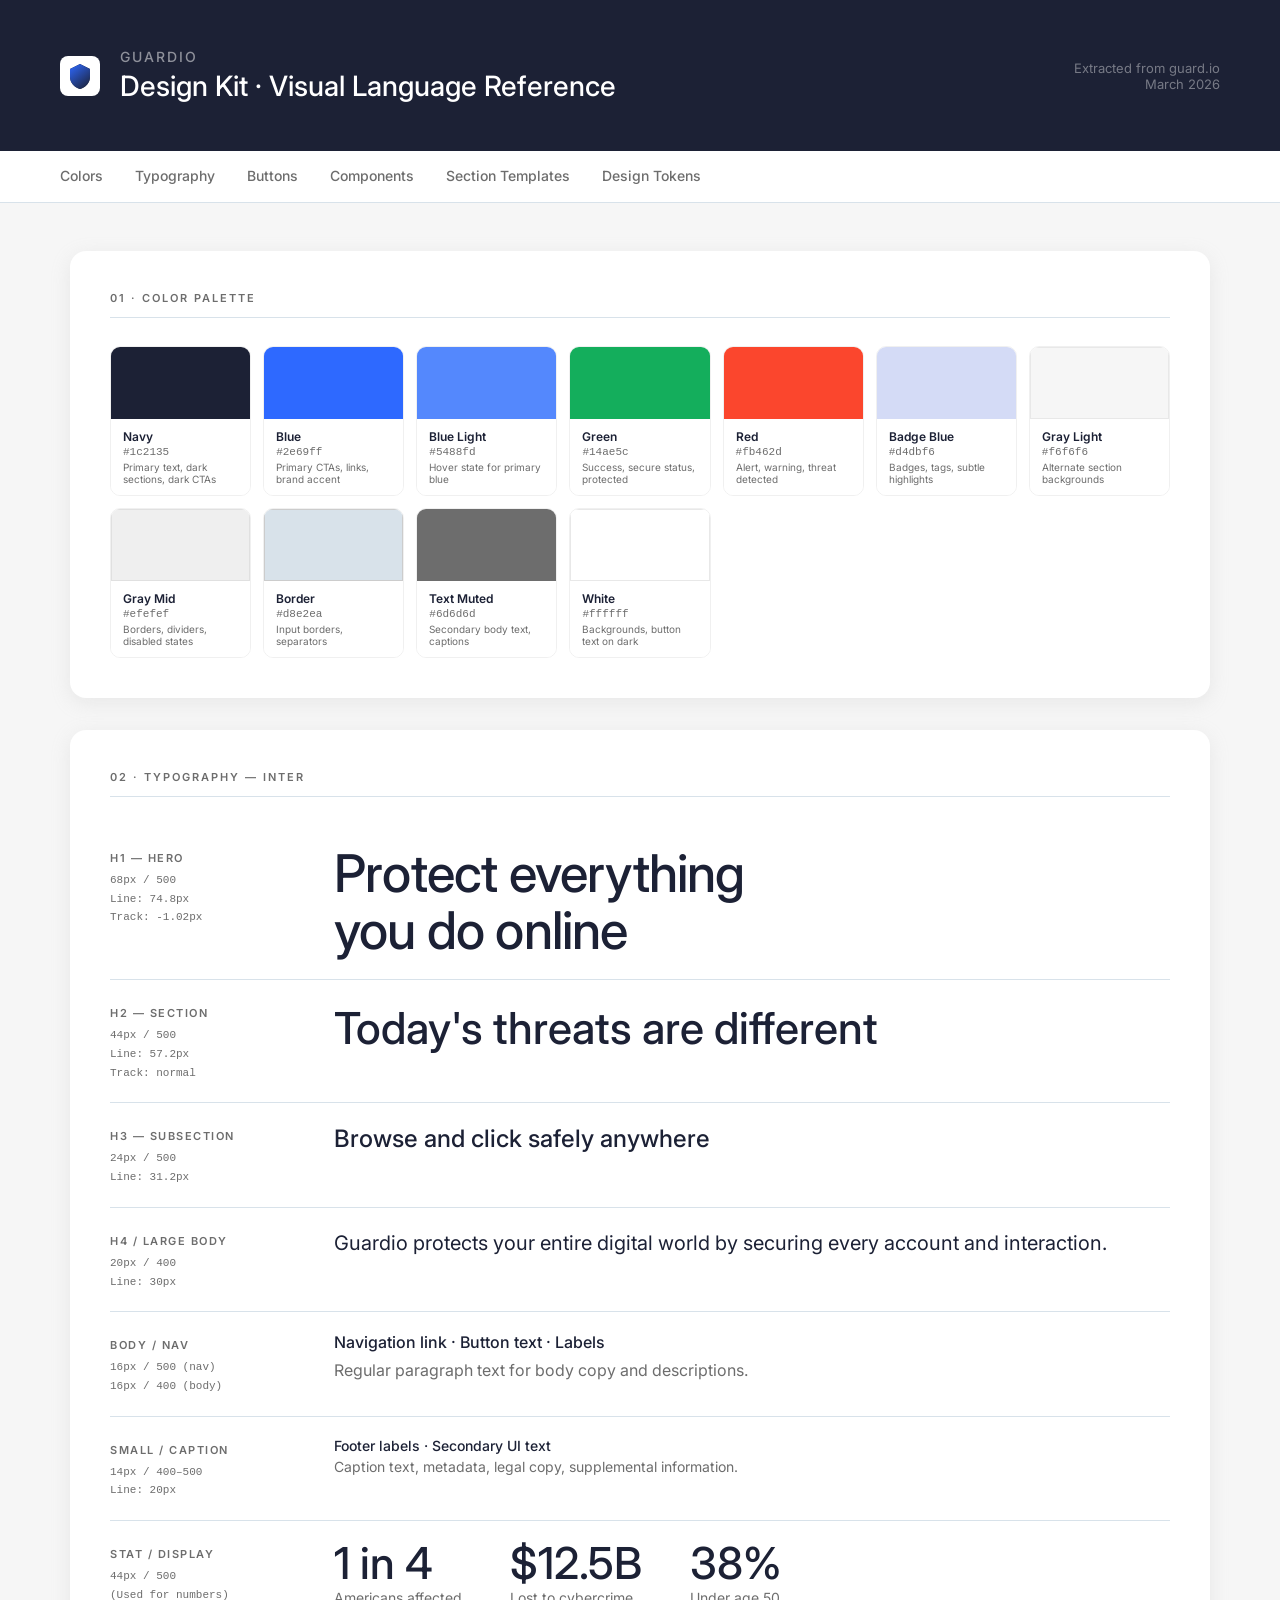
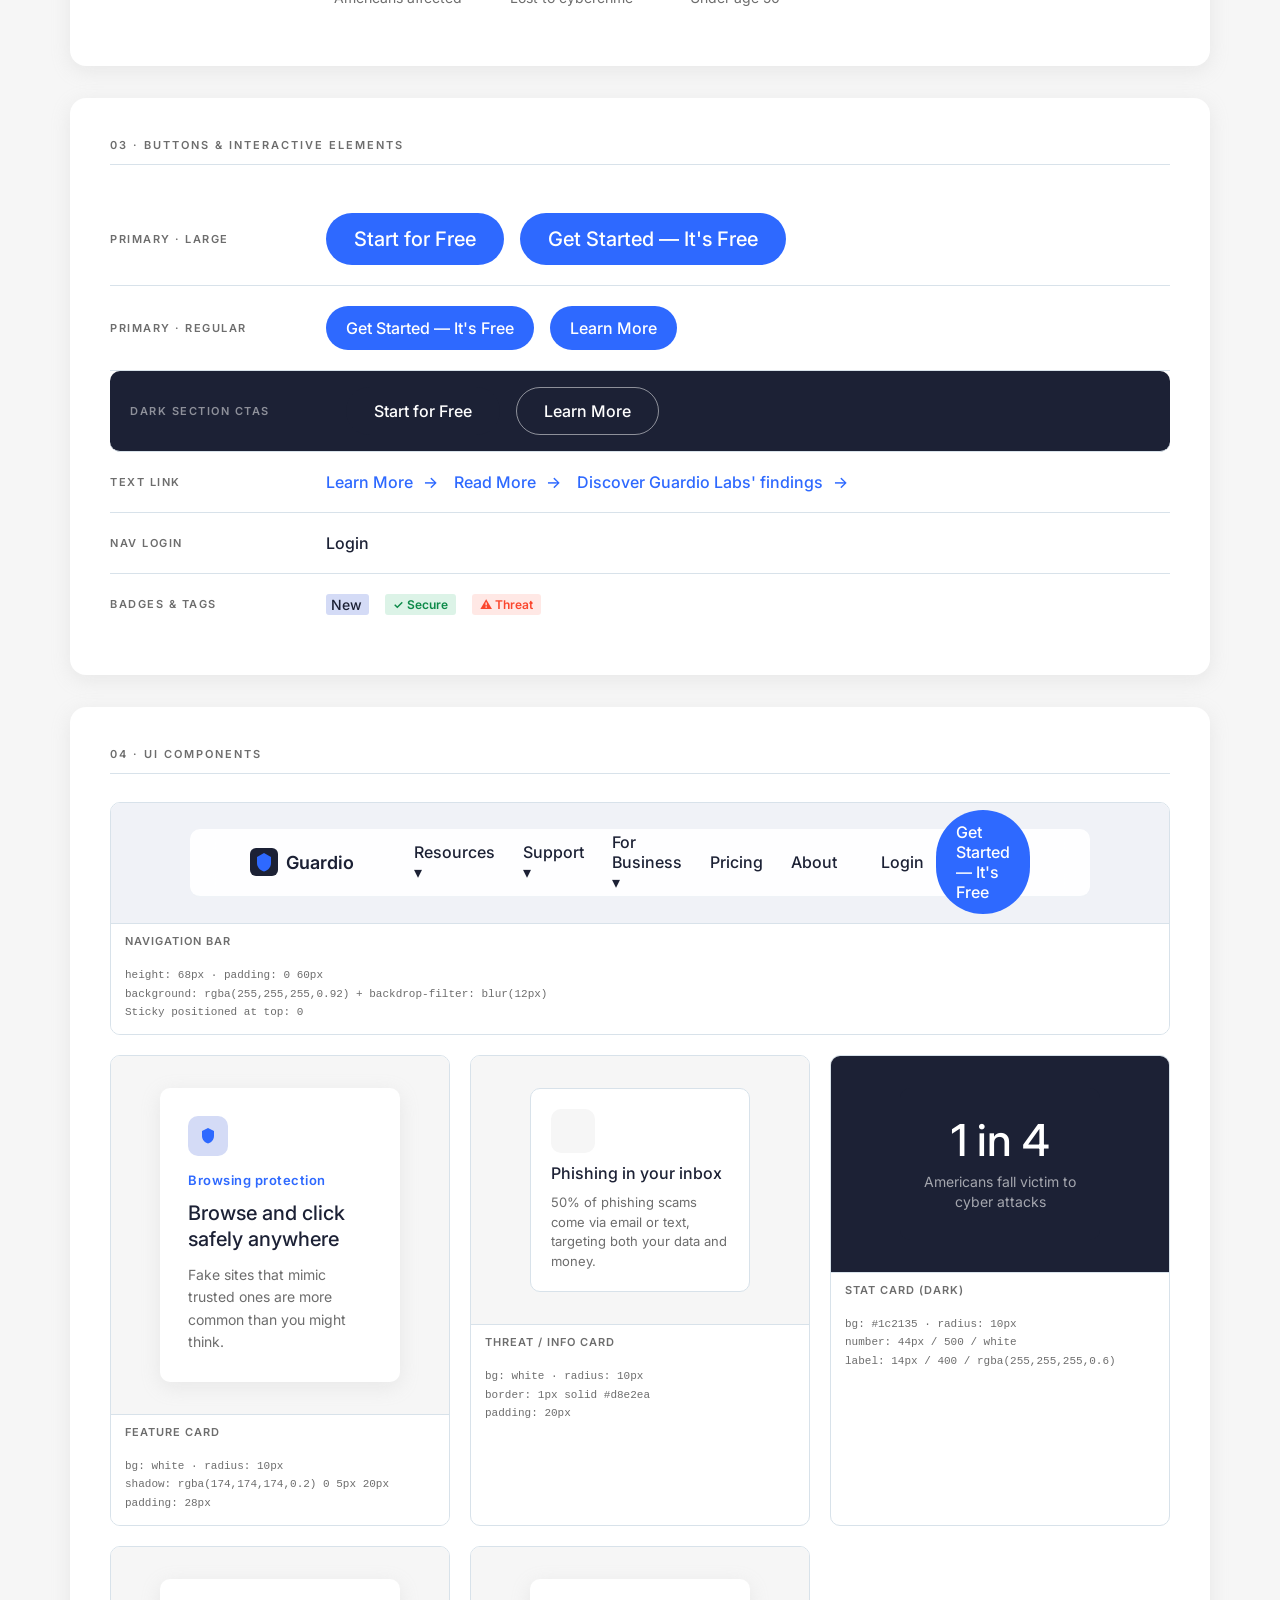
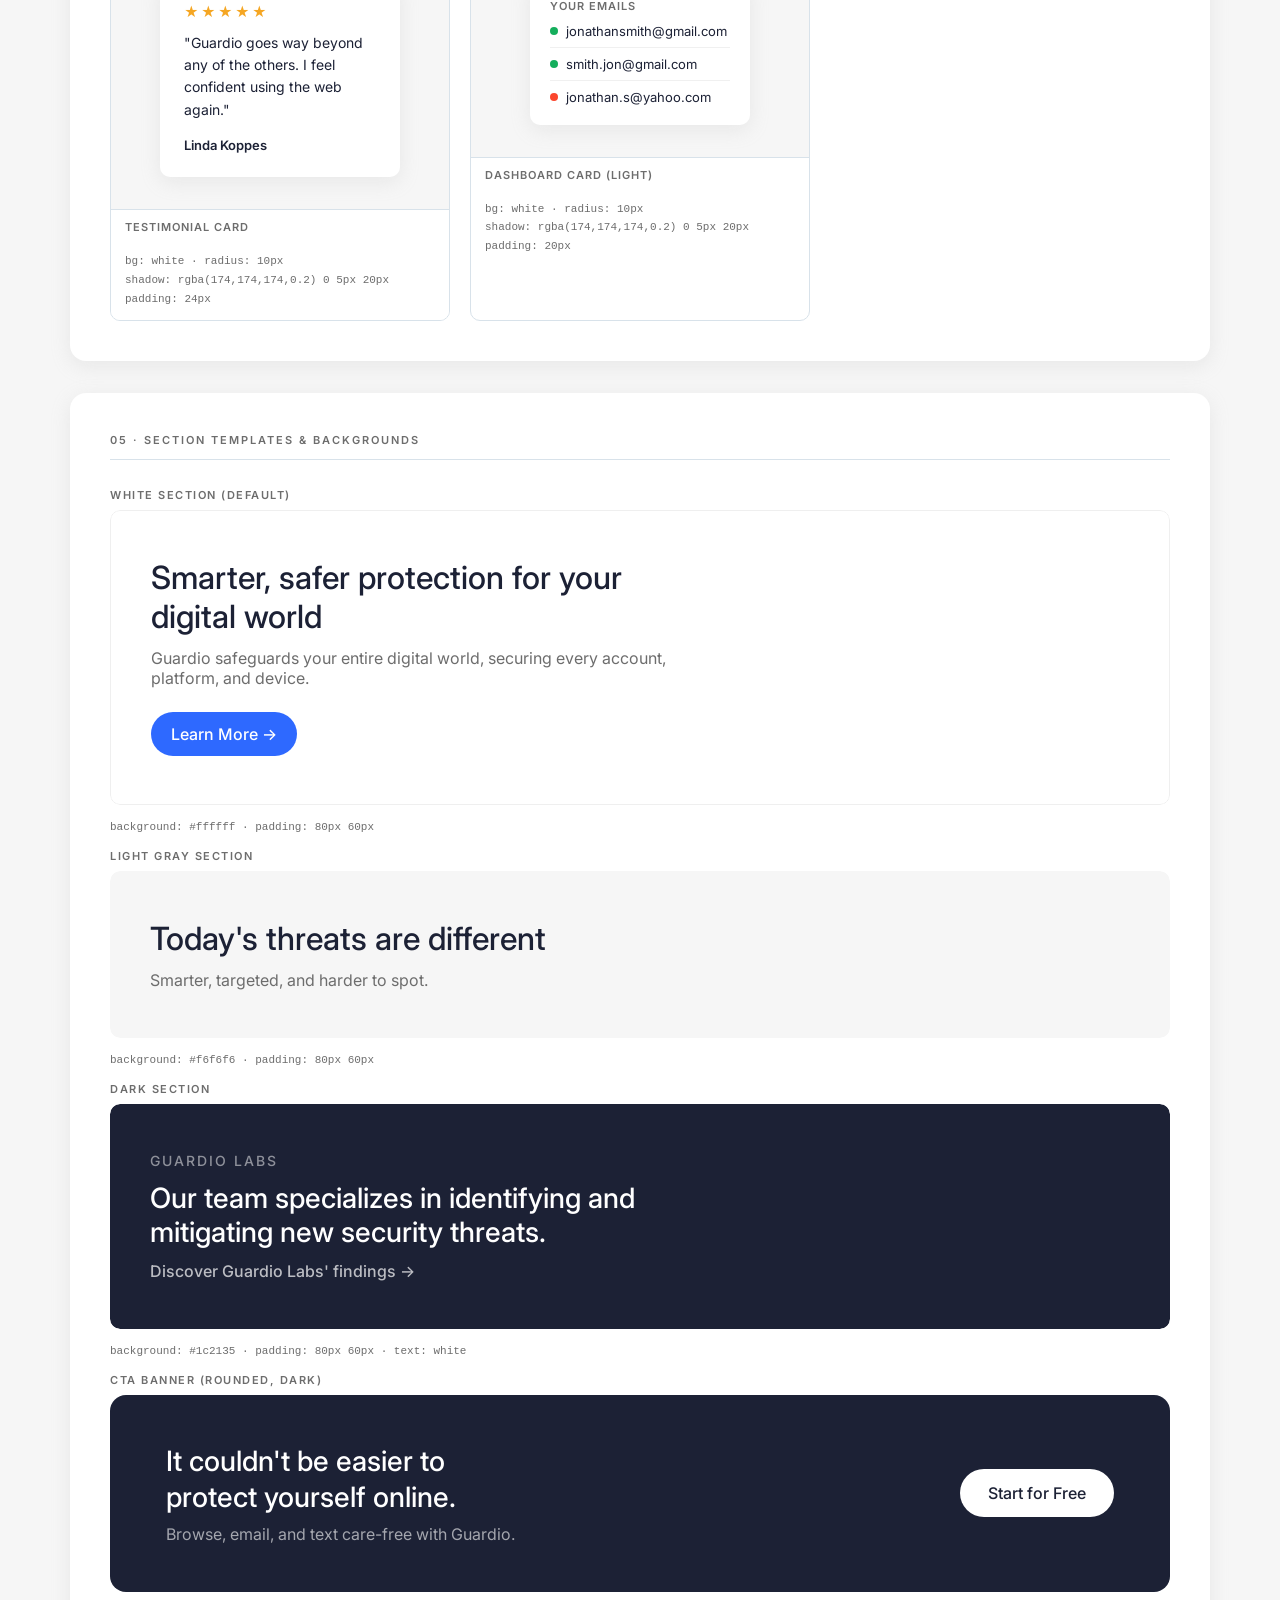
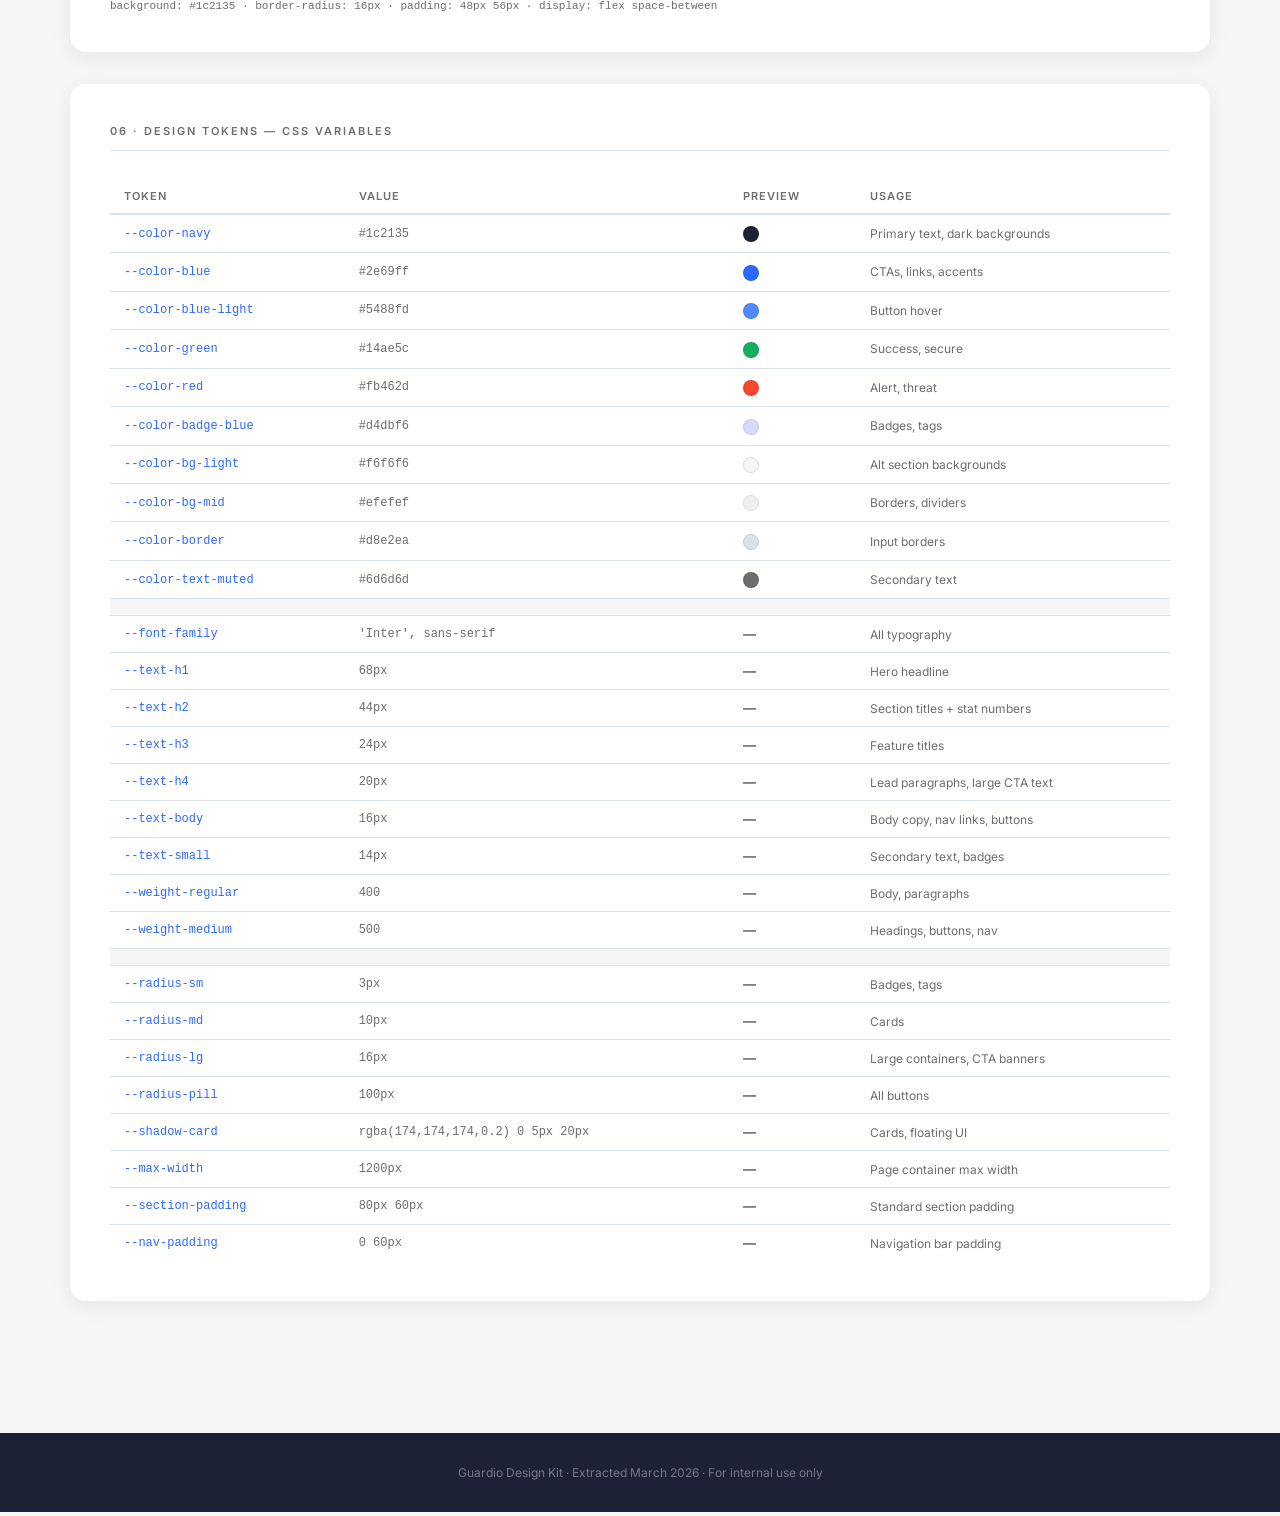
==== commit 8e5d43fb: "Refactor design kit to link partners.css as single source of truth - Remove embedded :root token blo" ====
--- a/Guardio-Website-design-kit.html
+++ b/Guardio-Website-design-kit.html
@@ -4,83 +4,13 @@
   <meta charset="UTF-8" />
   <meta name="viewport" content="width=device-width, initial-scale=1.0" />
   <title>Guardio Design Kit</title>
-  <link href="https://fonts.googleapis.com/css2?family=Inter:wght@400;500;600;700&display=swap" rel="stylesheet" />
+  <!-- Design tokens + shared component styles — single source of truth -->
+  <link rel="stylesheet" href="partners.css" />
   <style>
     /* ============================================================
-       GUARDIO DESIGN KIT — Visual Language Reference
-       Extracted from guard.io · March 2026
+       GUARDIO DESIGN KIT — Reference document styles only
+       Component tokens come from partners.css (linked above)
     ============================================================ */
-
-    /* === DESIGN TOKENS === */
-    :root {
-      /* --- Color Palette --- */
-      --color-navy:        #1c2135;   /* Primary dark — headers, text, dark sections */
-      --color-blue:        #2e69ff;   /* Primary blue — CTAs, links, accents */
-      --color-blue-light:  #5488fd;   /* Secondary blue — hover states */
-      --color-green:       #14ae5c;   /* Success / secure status */
-      --color-red:         #fb462d;   /* Alert / warning / threat */
-      --color-badge-blue:  #d4dbf6;   /* Badge background, subtle highlights */
-      --color-bg-light:    #f6f6f6;   /* Light section background */
-      --color-bg-mid:      #efefef;   /* Borders, dividers, disabled */
-      --color-border:      #d8e2ea;   /* Form borders, separators */
-      --color-text-muted:  #6d6d6d;   /* Secondary body text */
-      --color-white:       #ffffff;
-      --color-black:       #000000;
-
-      /* --- Typography --- */
-      --font-family: 'Inter', sans-serif;
-
-      /* Font sizes */
-      --text-h1:     68px;
-      --text-h2:     44px;
-      --text-h3:     24px;
-      --text-h4:     20px;
-      --text-body:   16px;
-      --text-small:  14px;
-      --text-xs:     12px;
-
-      /* Font weights */
-      --weight-regular: 400;
-      --weight-medium:  500;
-      --weight-semibold: 600;
-
-      /* Line heights */
-      --leading-h1:   74.8px;
-      --leading-h2:   57.2px;
-      --leading-h3:   31.2px;
-      --leading-body: 1.5;
-
-      /* --- Spacing --- */
-      --space-1:   4px;
-      --space-2:   8px;
-      --space-3:  12px;
-      --space-4:  16px;
-      --space-5:  20px;
-      --space-6:  24px;
-      --space-7:  28px;
-      --space-8:  32px;
-      --space-10: 40px;
-      --space-12: 48px;
-      --space-14: 56px;
-      --space-16: 64px;
-      --space-20: 80px;
-      --space-24: 96px;
-
-      /* --- Border Radius --- */
-      --radius-sm:   3px;   /* Badges / tags */
-      --radius-md:  10px;   /* Cards */
-      --radius-lg:  16px;   /* Large cards */
-      --radius-pill: 100px; /* Buttons */
-
-      /* --- Shadows --- */
-      --shadow-card: rgba(174, 174, 174, 0.2) 0px 5px 20px 0px;
-      --shadow-nav:  0 2px 12px rgba(28, 33, 53, 0.06);
-
-      /* --- Layout --- */
-      --max-width: 1200px;
-      --nav-padding: 0 60px;
-      --section-padding: 80px 60px;
-    }
 
     /* === KIT PAGE STYLES === */
     *, *::before, *::after { box-sizing: border-box; margin: 0; padding: 0; }
--- a/partners.css
+++ b/partners.css
@@ -0,0 +1,936 @@
+/* ================================================================
+   GUARDIO PARTNERS — Shared Stylesheet
+   Based on Guardio Design Kit · guard.io Visual Language
+================================================================ */
+
+@import url('https://fonts.googleapis.com/css2?family=Inter:wght@400;500;600;700&display=swap');
+
+/* ----------------------------------------------------------------
+   Design Tokens
+---------------------------------------------------------------- */
+:root {
+  --color-navy:       #1c2135;
+  --color-blue:       #2e69ff;
+  --color-blue-light: #5488fd;
+  --color-green:      #14ae5c;
+  --color-red:        #fb462d;
+  --color-badge-blue: #d4dbf6;
+  --color-bg-light:   #f6f6f6;
+  --color-bg-mid:     #efefef;
+  --color-border:     #d8e2ea;
+  --color-text-muted: #6d6d6d;
+  --color-white:      #ffffff;
+
+  --font-family: 'Inter', sans-serif;
+
+  --radius-sm:   3px;
+  --radius-md:   10px;
+  --radius-lg:   16px;
+  --radius-pill: 100px;
+
+  --shadow-card: rgba(174, 174, 174, 0.2) 0px 5px 20px 0px;
+  --shadow-nav:  0 2px 16px rgba(28, 33, 53, 0.07);
+
+  --max-width: 1200px;
+  --section-v: 96px;
+  --section-h: 60px;
+}
+
+/* ----------------------------------------------------------------
+   Reset & Base
+---------------------------------------------------------------- */
+*, *::before, *::after { box-sizing: border-box; margin: 0; padding: 0; }
+
+html { scroll-behavior: smooth; }
+
+body {
+  font-family: var(--font-family);
+  color: var(--color-navy);
+  background: var(--color-white);
+  font-size: 16px;
+  line-height: 1.6;
+  -webkit-font-smoothing: antialiased;
+}
+
+img { max-width: 100%; display: block; }
+a { text-decoration: none; color: inherit; }
+ul { list-style: none; }
+
+/* ----------------------------------------------------------------
+   Navigation
+---------------------------------------------------------------- */
+.g-nav {
+  position: sticky;
+  top: 0;
+  z-index: 200;
+  height: 68px;
+  background: rgba(255, 255, 255, 0.92);
+  backdrop-filter: blur(12px);
+  -webkit-backdrop-filter: blur(12px);
+  border-bottom: 1px solid rgba(216, 226, 234, 0.5);
+  box-shadow: var(--shadow-nav);
+}
+.g-nav__inner {
+  max-width: var(--max-width);
+  margin: 0 auto;
+  height: 100%;
+  padding: 0 var(--section-h);
+  display: flex;
+  align-items: center;
+  gap: 0;
+}
+.g-nav__logo {
+  display: flex;
+  align-items: center;
+  gap: 8px;
+  font-size: 18px;
+  font-weight: 600;
+  color: var(--color-navy);
+  margin-right: 32px;
+  flex-shrink: 0;
+}
+.g-nav__logo svg { width: 30px; height: 30px; }
+.g-nav__links {
+  display: flex;
+  align-items: center;
+  gap: 2px;
+  flex: 1;
+}
+.g-nav__link {
+  font-size: 15px;
+  font-weight: 500;
+  color: var(--color-navy);
+  padding: 8px 12px;
+  border-radius: 7px;
+  cursor: pointer;
+  transition: background 0.15s;
+  display: flex;
+  align-items: center;
+  gap: 4px;
+  white-space: nowrap;
+}
+.g-nav__link:hover { background: var(--color-bg-light); }
+.g-nav__link--active {
+  color: var(--color-blue);
+  background: rgba(46, 105, 255, 0.06);
+}
+.g-nav__link--active:hover { background: rgba(46, 105, 255, 0.1); }
+.g-nav__actions {
+  display: flex;
+  align-items: center;
+  gap: 12px;
+  margin-left: auto;
+  flex-shrink: 0;
+}
+.g-nav__login {
+  font-size: 15px;
+  font-weight: 500;
+  color: var(--color-navy);
+  padding: 8px 4px;
+  cursor: pointer;
+  transition: color 0.15s;
+}
+.g-nav__login:hover { color: var(--color-blue); }
+.g-nav__caret {
+  font-size: 10px;
+  opacity: 0.5;
+  margin-left: 2px;
+}
+
+/* ----------------------------------------------------------------
+   Buttons
+---------------------------------------------------------------- */
+.btn {
+  display: inline-flex;
+  align-items: center;
+  justify-content: center;
+  gap: 6px;
+  font-family: var(--font-family);
+  font-weight: 500;
+  border: none;
+  cursor: pointer;
+  transition: background 0.18s, opacity 0.18s, transform 0.1s;
+  text-decoration: none;
+  white-space: nowrap;
+}
+.btn:hover { transform: translateY(-1px); }
+.btn:active { transform: translateY(0); }
+
+.btn--primary {
+  background: var(--color-blue);
+  color: white;
+  border-radius: var(--radius-pill);
+  padding: 12px 22px;
+  font-size: 15px;
+}
+.btn--primary:hover { background: var(--color-blue-light); }
+
+.btn--primary-lg {
+  background: var(--color-blue);
+  color: white;
+  border-radius: var(--radius-pill);
+  padding: 15px 30px;
+  font-size: 17px;
+}
+.btn--primary-lg:hover { background: var(--color-blue-light); }
+
+.btn--dark {
+  background: var(--color-navy);
+  color: white;
+  border-radius: var(--radius-pill);
+  padding: 15px 30px;
+  font-size: 17px;
+}
+.btn--dark:hover { opacity: 0.85; }
+
+.btn--outline-white {
+  background: transparent;
+  color: white;
+  border-radius: var(--radius-pill);
+  padding: 14px 28px;
+  font-size: 16px;
+  border: 1.5px solid rgba(255,255,255,0.45);
+}
+.btn--outline-white:hover { border-color: white; background: rgba(255,255,255,0.06); }
+
+.btn--ghost {
+  background: transparent;
+  color: var(--color-blue);
+  padding: 0;
+  font-size: 15px;
+  display: inline-flex;
+  align-items: center;
+  gap: 5px;
+}
+.btn--ghost:hover { opacity: 0.75; transform: none; }
+.btn--ghost:hover .btn__arrow { transform: translateX(3px); }
+.btn__arrow { transition: transform 0.18s; display: inline-block; }
+
+/* ----------------------------------------------------------------
+   Layout helpers
+---------------------------------------------------------------- */
+.container {
+  max-width: var(--max-width);
+  margin: 0 auto;
+  padding: 0 var(--section-h);
+}
+
+.section { padding: var(--section-v) var(--section-h); }
+.section--light { background: var(--color-bg-light); }
+.section--dark { background: var(--color-navy); color: white; }
+.section--white { background: white; }
+
+.section__inner {
+  max-width: var(--max-width);
+  margin: 0 auto;
+}
+
+.section__eyebrow {
+  font-size: 12px;
+  font-weight: 600;
+  letter-spacing: 2px;
+  text-transform: uppercase;
+  color: var(--color-blue);
+  margin-bottom: 12px;
+}
+.section__eyebrow--light { color: rgba(255,255,255,0.5); }
+
+.section__title {
+  font-size: 40px;
+  font-weight: 500;
+  line-height: 1.15;
+  color: var(--color-navy);
+  margin-bottom: 16px;
+}
+.section__title--white { color: white; }
+
+.section__subtitle {
+  font-size: 18px;
+  font-weight: 400;
+  color: var(--color-text-muted);
+  line-height: 1.6;
+  max-width: 600px;
+}
+.section__subtitle--white { color: rgba(255,255,255,0.65); }
+
+.section__header { margin-bottom: 56px; }
+.section__header--center { text-align: center; }
+.section__header--center .section__subtitle { margin: 0 auto; }
+
+/* ----------------------------------------------------------------
+   Social Proof Bar
+---------------------------------------------------------------- */
+.proof-bar {
+  display: flex;
+  align-items: center;
+  gap: 32px;
+  padding: 20px 0;
+  flex-wrap: wrap;
+}
+.proof-bar--centered { justify-content: center; }
+.proof-bar__item {
+  display: flex;
+  align-items: center;
+  gap: 10px;
+}
+.proof-bar__logo {
+  font-size: 13px;
+  font-weight: 700;
+  color: var(--color-text-muted);
+  letter-spacing: 0.5px;
+  opacity: 0.6;
+}
+.proof-bar__logo--trustpilot { color: #00b67a; opacity: 1; }
+.proof-bar__blurb {
+  font-size: 12px;
+  color: var(--color-text-muted);
+}
+.proof-bar__divider {
+  width: 1px;
+  height: 20px;
+  background: var(--color-border);
+}
+.proof-bar__stars { color: #00b67a; font-size: 13px; letter-spacing: 1px; }
+
+/* ----------------------------------------------------------------
+   Hero
+---------------------------------------------------------------- */
+.hero {
+  padding: 88px var(--section-h) 80px;
+  background: white;
+  position: relative;
+  overflow: hidden;
+}
+.hero::before {
+  content: '';
+  position: absolute;
+  top: -120px; right: -80px;
+  width: 600px; height: 600px;
+  background: radial-gradient(circle, rgba(46,105,255,0.06) 0%, transparent 70%);
+  pointer-events: none;
+}
+.hero__inner {
+  max-width: var(--max-width);
+  margin: 0 auto;
+  position: relative;
+}
+.hero__eyebrow {
+  display: inline-flex;
+  align-items: center;
+  gap: 8px;
+  background: rgba(46, 105, 255, 0.08);
+  color: var(--color-blue);
+  font-size: 13px;
+  font-weight: 600;
+  letter-spacing: 0.5px;
+  padding: 5px 12px;
+  border-radius: var(--radius-pill);
+  margin-bottom: 20px;
+}
+.hero__title {
+  font-size: 60px;
+  font-weight: 500;
+  line-height: 1.08;
+  letter-spacing: -0.8px;
+  color: var(--color-navy);
+  margin-bottom: 20px;
+  max-width: 760px;
+}
+.hero__title em {
+  font-style: normal;
+  color: var(--color-blue);
+}
+.hero__subtitle {
+  font-size: 20px;
+  font-weight: 400;
+  color: var(--color-text-muted);
+  line-height: 1.6;
+  max-width: 580px;
+  margin-bottom: 36px;
+}
+.hero__actions {
+  display: flex;
+  align-items: center;
+  gap: 20px;
+  flex-wrap: wrap;
+  margin-bottom: 48px;
+}
+.hero__proof {
+  border-top: 1px solid var(--color-border);
+  padding-top: 24px;
+}
+
+/* Stats row */
+.stats-row {
+  display: flex;
+  gap: 0;
+  flex-wrap: wrap;
+  margin-bottom: 40px;
+}
+.stat-item {
+  padding: 0 40px 0 0;
+  margin-right: 40px;
+  border-right: 1px solid var(--color-border);
+}
+.stat-item:last-child { border-right: none; margin-right: 0; padding-right: 0; }
+.stat-item__number {
+  font-size: 36px;
+  font-weight: 500;
+  color: var(--color-navy);
+  line-height: 1;
+  margin-bottom: 4px;
+}
+.stat-item__label {
+  font-size: 13px;
+  color: var(--color-text-muted);
+  line-height: 1.4;
+}
+
+/* ----------------------------------------------------------------
+   Program Cards
+---------------------------------------------------------------- */
+.program-grid {
+  display: grid;
+  grid-template-columns: repeat(3, 1fr);
+  gap: 24px;
+}
+@media (max-width: 900px) { .program-grid { grid-template-columns: 1fr; } }
+
+.program-card {
+  background: white;
+  border: 1px solid var(--color-border);
+  border-radius: var(--radius-lg);
+  padding: 32px;
+  display: flex;
+  flex-direction: column;
+  gap: 12px;
+  transition: box-shadow 0.2s, transform 0.2s;
+  position: relative;
+  overflow: hidden;
+}
+.program-card:hover {
+  box-shadow: var(--shadow-card);
+  transform: translateY(-2px);
+}
+.program-card--featured {
+  border-color: var(--color-blue);
+  box-shadow: 0 0 0 1px var(--color-blue), var(--shadow-card);
+}
+.program-card--dim { background: var(--color-bg-light); }
+
+.program-card__icon {
+  width: 48px; height: 48px;
+  border-radius: 12px;
+  display: flex; align-items: center; justify-content: center;
+  margin-bottom: 4px;
+  flex-shrink: 0;
+}
+.program-card__icon--blue { background: rgba(46,105,255,0.1); }
+.program-card__icon--green { background: rgba(20,174,92,0.1); }
+.program-card__icon--gray { background: var(--color-bg-mid); }
+.program-card__icon svg { width: 24px; height: 24px; }
+
+.program-card__audience {
+  font-size: 12px;
+  font-weight: 600;
+  color: var(--color-text-muted);
+  text-transform: uppercase;
+  letter-spacing: 1px;
+}
+.program-card__name {
+  font-size: 22px;
+  font-weight: 500;
+  color: var(--color-navy);
+  line-height: 1.2;
+}
+.program-card__desc {
+  font-size: 15px;
+  color: var(--color-text-muted);
+  line-height: 1.6;
+  flex: 1;
+}
+.program-card__cta { margin-top: 8px; }
+
+/* ----------------------------------------------------------------
+   3-Column Value Props
+---------------------------------------------------------------- */
+.pillars-grid {
+  display: grid;
+  grid-template-columns: repeat(3, 1fr);
+  gap: 32px;
+}
+@media (max-width: 900px) { .pillars-grid { grid-template-columns: 1fr; } }
+
+.pillar {
+  display: flex;
+  flex-direction: column;
+  gap: 12px;
+}
+.pillar__icon {
+  width: 44px; height: 44px;
+  border-radius: 11px;
+  background: rgba(46,105,255,0.08);
+  display: flex; align-items: center; justify-content: center;
+  flex-shrink: 0;
+}
+.pillar__icon svg { width: 22px; height: 22px; }
+.pillar__title {
+  font-size: 18px;
+  font-weight: 500;
+  color: var(--color-navy);
+  line-height: 1.3;
+}
+.pillar__title--white { color: white; }
+.pillar__desc {
+  font-size: 15px;
+  color: var(--color-text-muted);
+  line-height: 1.65;
+}
+.pillar__desc--white { color: rgba(255,255,255,0.65); }
+
+/* ----------------------------------------------------------------
+   Product Snapshot (feature list)
+---------------------------------------------------------------- */
+.feature-list {
+  display: grid;
+  grid-template-columns: repeat(2, 1fr);
+  gap: 16px;
+}
+@media (max-width: 700px) { .feature-list { grid-template-columns: 1fr; } }
+
+.feature-item {
+  display: flex;
+  align-items: flex-start;
+  gap: 12px;
+  background: white;
+  border: 1px solid var(--color-border);
+  border-radius: var(--radius-md);
+  padding: 18px 20px;
+}
+.feature-item__check {
+  width: 22px; height: 22px;
+  background: var(--color-green);
+  border-radius: 50%;
+  display: flex; align-items: center; justify-content: center;
+  flex-shrink: 0;
+  margin-top: 1px;
+}
+.feature-item__check svg { width: 12px; height: 12px; }
+.feature-item__text { font-size: 15px; font-weight: 500; color: var(--color-navy); line-height: 1.4; }
+
+/* ----------------------------------------------------------------
+   Stepper / How It Works
+---------------------------------------------------------------- */
+.stepper {
+  display: grid;
+  grid-template-columns: repeat(3, 1fr);
+  gap: 0;
+  position: relative;
+}
+.stepper::before {
+  content: '';
+  position: absolute;
+  top: 28px;
+  left: calc(16.6% + 14px);
+  right: calc(16.6% + 14px);
+  height: 2px;
+  background: linear-gradient(to right, var(--color-blue), var(--color-blue-light));
+  z-index: 0;
+}
+@media (max-width: 750px) {
+  .stepper { grid-template-columns: 1fr; gap: 24px; }
+  .stepper::before { display: none; }
+}
+
+.step {
+  text-align: center;
+  padding: 0 20px;
+  position: relative;
+  z-index: 1;
+}
+.step__number {
+  width: 56px; height: 56px;
+  border-radius: 50%;
+  background: var(--color-blue);
+  color: white;
+  font-size: 20px;
+  font-weight: 500;
+  display: flex; align-items: center; justify-content: center;
+  margin: 0 auto 20px;
+  box-shadow: 0 0 0 6px rgba(46,105,255,0.12);
+}
+.step__label {
+  font-size: 16px;
+  font-weight: 500;
+  color: var(--color-navy);
+  margin-bottom: 8px;
+}
+.step__desc {
+  font-size: 14px;
+  color: var(--color-text-muted);
+  line-height: 1.6;
+}
+.stepper--dark .step__label { color: white; }
+.stepper--dark .step__desc { color: rgba(255,255,255,0.6); }
+.stepper--dark::before { background: rgba(255,255,255,0.15); }
+
+/* Step note */
+.step-note {
+  text-align: center;
+  margin-top: 32px;
+  padding: 16px 24px;
+  background: rgba(46,105,255,0.05);
+  border-radius: var(--radius-md);
+  border: 1px solid rgba(46,105,255,0.12);
+  font-size: 14px;
+  color: var(--color-text-muted);
+  max-width: 640px;
+  margin-left: auto;
+  margin-right: auto;
+}
+
+/* ----------------------------------------------------------------
+   FAQ Accordion
+---------------------------------------------------------------- */
+.faq-list { display: flex; flex-direction: column; gap: 0; }
+
+.faq-item {
+  border-bottom: 1px solid var(--color-border);
+}
+.faq-item:first-child { border-top: 1px solid var(--color-border); }
+
+.faq-trigger {
+  width: 100%;
+  display: flex;
+  align-items: center;
+  justify-content: space-between;
+  gap: 16px;
+  background: none;
+  border: none;
+  padding: 20px 0;
+  font-family: var(--font-family);
+  font-size: 16px;
+  font-weight: 500;
+  color: var(--color-navy);
+  cursor: pointer;
+  text-align: left;
+  transition: color 0.15s;
+}
+.faq-trigger:hover { color: var(--color-blue); }
+.faq-trigger.active { color: var(--color-blue); }
+
+.faq-icon {
+  width: 28px; height: 28px;
+  border-radius: 50%;
+  background: var(--color-bg-light);
+  display: flex; align-items: center; justify-content: center;
+  flex-shrink: 0;
+  transition: background 0.15s, transform 0.25s;
+}
+.faq-trigger.active .faq-icon {
+  background: rgba(46,105,255,0.1);
+  transform: rotate(45deg);
+}
+.faq-icon svg { width: 14px; height: 14px; }
+
+.faq-body {
+  display: none;
+  padding: 0 0 20px;
+  font-size: 15px;
+  color: var(--color-text-muted);
+  line-height: 1.7;
+}
+.faq-body.open { display: block; }
+
+/* ----------------------------------------------------------------
+   Form
+---------------------------------------------------------------- */
+.form-card {
+  background: white;
+  border: 1px solid var(--color-border);
+  border-radius: var(--radius-lg);
+  padding: 48px;
+  max-width: 720px;
+  margin: 0 auto;
+  box-shadow: var(--shadow-card);
+}
+.form-card__title {
+  font-size: 28px;
+  font-weight: 500;
+  color: var(--color-navy);
+  margin-bottom: 6px;
+}
+.form-card__subtitle {
+  font-size: 15px;
+  color: var(--color-text-muted);
+  margin-bottom: 36px;
+}
+.form-row {
+  display: grid;
+  grid-template-columns: 1fr 1fr;
+  gap: 16px;
+}
+.form-row--full { grid-template-columns: 1fr; }
+@media (max-width: 600px) { .form-row { grid-template-columns: 1fr; } }
+
+.form-field {
+  display: flex;
+  flex-direction: column;
+  gap: 6px;
+  margin-bottom: 16px;
+}
+.form-field label {
+  font-size: 13px;
+  font-weight: 600;
+  color: var(--color-navy);
+}
+.form-field label span {
+  color: var(--color-text-muted);
+  font-weight: 400;
+  margin-left: 4px;
+}
+.form-field input,
+.form-field select,
+.form-field textarea {
+  font-family: var(--font-family);
+  font-size: 15px;
+  color: var(--color-navy);
+  background: white;
+  border: 1.5px solid var(--color-border);
+  border-radius: 8px;
+  padding: 11px 14px;
+  transition: border-color 0.15s, box-shadow 0.15s;
+  outline: none;
+  -webkit-appearance: none;
+  appearance: none;
+  width: 100%;
+}
+.form-field input:focus,
+.form-field select:focus,
+.form-field textarea:focus {
+  border-color: var(--color-blue);
+  box-shadow: 0 0 0 3px rgba(46,105,255,0.1);
+}
+.form-field textarea { resize: vertical; min-height: 80px; }
+.form-field select {
+  background-image: url("data:image/svg+xml,%3Csvg xmlns='http://www.w3.org/2000/svg' width='12' height='8' viewBox='0 0 12 8'%3E%3Cpath d='M1 1l5 5 5-5' stroke='%236d6d6d' stroke-width='1.5' fill='none' stroke-linecap='round'/%3E%3C/svg%3E");
+  background-repeat: no-repeat;
+  background-position: right 14px center;
+  padding-right: 36px;
+  cursor: pointer;
+}
+
+/* Checkboxes group */
+.checkbox-group {
+  display: flex;
+  flex-wrap: wrap;
+  gap: 10px;
+  padding: 4px 0;
+}
+.checkbox-label {
+  display: flex;
+  align-items: center;
+  gap: 8px;
+  font-size: 14px;
+  color: var(--color-navy);
+  cursor: pointer;
+  padding: 8px 14px;
+  border: 1.5px solid var(--color-border);
+  border-radius: var(--radius-pill);
+  transition: border-color 0.15s, background 0.15s;
+}
+.checkbox-label:hover { border-color: var(--color-blue); background: rgba(46,105,255,0.03); }
+.checkbox-label input[type="checkbox"] { display: none; }
+.checkbox-label.checked {
+  border-color: var(--color-blue);
+  background: rgba(46,105,255,0.06);
+  color: var(--color-blue);
+  font-weight: 500;
+}
+.checkbox-check {
+  width: 16px; height: 16px;
+  border-radius: 4px;
+  border: 1.5px solid var(--color-border);
+  display: flex; align-items: center; justify-content: center;
+  transition: background 0.15s, border-color 0.15s;
+  flex-shrink: 0;
+}
+.checkbox-label.checked .checkbox-check {
+  background: var(--color-blue);
+  border-color: var(--color-blue);
+}
+
+.form-submit { margin-top: 8px; }
+.form-terms {
+  margin-top: 14px;
+  font-size: 13px;
+  color: var(--color-text-muted);
+}
+.form-terms a { color: var(--color-blue); text-decoration: underline; }
+
+.form-success {
+  display: none;
+  background: rgba(20, 174, 92, 0.08);
+  border: 1px solid rgba(20, 174, 92, 0.3);
+  border-radius: var(--radius-md);
+  padding: 20px 24px;
+  margin-top: 24px;
+  font-size: 15px;
+  color: #0d8a49;
+  font-weight: 500;
+}
+.form-success.show { display: flex; align-items: center; gap: 10px; }
+
+/* ----------------------------------------------------------------
+   Checklist (Partner Kit)
+---------------------------------------------------------------- */
+.checklist {
+  display: flex;
+  flex-direction: column;
+  gap: 16px;
+}
+.checklist-item {
+  display: flex;
+  align-items: flex-start;
+  gap: 14px;
+  padding: 18px 20px;
+  background: white;
+  border: 1px solid var(--color-border);
+  border-radius: var(--radius-md);
+  transition: box-shadow 0.15s;
+}
+.checklist-item:hover { box-shadow: var(--shadow-card); }
+.checklist-item__icon {
+  width: 28px; height: 28px;
+  background: rgba(20, 174, 92, 0.1);
+  border-radius: 50%;
+  display: flex; align-items: center; justify-content: center;
+  flex-shrink: 0;
+}
+.checklist-item__icon svg { width: 14px; height: 14px; }
+.checklist-item__text { font-size: 15px; color: var(--color-navy); font-weight: 500; line-height: 1.45; }
+.checklist-item__sub { font-size: 13px; color: var(--color-text-muted); margin-top: 3px; font-weight: 400; }
+
+/* ----------------------------------------------------------------
+   CTA Banner
+---------------------------------------------------------------- */
+.cta-banner {
+  background: var(--color-navy);
+  border-radius: var(--radius-lg);
+  padding: 52px 56px;
+  display: flex;
+  align-items: center;
+  justify-content: space-between;
+  gap: 40px;
+}
+.cta-banner__title {
+  font-size: 32px;
+  font-weight: 500;
+  color: white;
+  line-height: 1.25;
+  margin-bottom: 8px;
+}
+.cta-banner__sub {
+  font-size: 16px;
+  color: rgba(255,255,255,0.6);
+}
+.cta-banner__actions { display: flex; gap: 14px; flex-shrink: 0; flex-wrap: wrap; }
+@media (max-width: 768px) {
+  .cta-banner { flex-direction: column; text-align: center; }
+  .cta-banner__actions { justify-content: center; }
+}
+
+/* ----------------------------------------------------------------
+   Escape Hatch (hub page)
+---------------------------------------------------------------- */
+.escape-hatch {
+  text-align: center;
+  padding: 24px;
+  font-size: 14px;
+  color: var(--color-text-muted);
+}
+.escape-hatch a {
+  color: var(--color-blue);
+  font-weight: 500;
+}
+.escape-hatch a:hover { text-decoration: underline; }
+
+/* Inline mini form */
+.mini-form {
+  display: none;
+  background: white;
+  border: 1px solid var(--color-border);
+  border-radius: var(--radius-lg);
+  padding: 32px 40px;
+  max-width: 560px;
+  margin: 20px auto 0;
+  box-shadow: var(--shadow-card);
+}
+.mini-form.open { display: block; }
+.mini-form__title { font-size: 18px; font-weight: 500; margin-bottom: 20px; }
+
+/* ----------------------------------------------------------------
+   Footer
+---------------------------------------------------------------- */
+.g-footer {
+  background: var(--color-navy);
+  color: white;
+  padding: 64px var(--section-h) 0;
+}
+.g-footer__inner { max-width: var(--max-width); margin: 0 auto; }
+.g-footer__grid {
+  display: grid;
+  grid-template-columns: 200px repeat(4, 1fr);
+  gap: 48px;
+  padding-bottom: 48px;
+  border-bottom: 1px solid rgba(255,255,255,0.08);
+}
+@media (max-width: 900px) { .g-footer__grid { grid-template-columns: 1fr 1fr; } }
+.g-footer__logo {
+  display: flex; align-items: center; gap: 8px;
+  font-size: 18px; font-weight: 600; color: white;
+  margin-bottom: 12px;
+}
+.g-footer__logo svg { width: 28px; height: 28px; }
+.g-footer__tagline { font-size: 13px; color: rgba(255,255,255,0.4); line-height: 1.5; }
+.g-footer__col-title {
+  font-size: 12px; font-weight: 600;
+  text-transform: uppercase; letter-spacing: 1.5px;
+  color: rgba(255,255,255,0.4); margin-bottom: 16px;
+}
+.g-footer__col-links { display: flex; flex-direction: column; gap: 10px; }
+.g-footer__col-link {
+  font-size: 14px; color: rgba(255,255,255,0.65);
+  transition: color 0.15s;
+}
+.g-footer__col-link:hover { color: white; }
+.g-footer__bottom {
+  display: flex; align-items: center; justify-content: space-between;
+  padding: 20px 0; gap: 16px;
+  font-size: 12px; color: rgba(255,255,255,0.3);
+}
+.g-footer__legal { display: flex; gap: 20px; }
+.g-footer__legal a { color: rgba(255,255,255,0.3); transition: color 0.15s; }
+.g-footer__legal a:hover { color: rgba(255,255,255,0.6); }
+
+/* ----------------------------------------------------------------
+   Responsive
+---------------------------------------------------------------- */
+@media (max-width: 1100px) {
+  :root { --section-h: 32px; }
+  .hero__title { font-size: 48px; }
+  .section__title { font-size: 34px; }
+}
+@media (max-width: 768px) {
+  :root { --section-v: 64px; --section-h: 20px; }
+  .hero { padding: 64px var(--section-h) 56px; }
+  .hero__title { font-size: 38px; }
+  .hero__subtitle { font-size: 17px; }
+  .stats-row { gap: 24px; }
+  .stat-item { padding-right: 24px; margin-right: 24px; }
+  .pillars-grid { grid-template-columns: 1fr; gap: 24px; }
+  .form-card { padding: 32px 24px; }
+  .g-nav__links { display: none; }
+  .cta-banner { padding: 36px 28px; }
+  .program-grid { grid-template-columns: 1fr; }
+}
